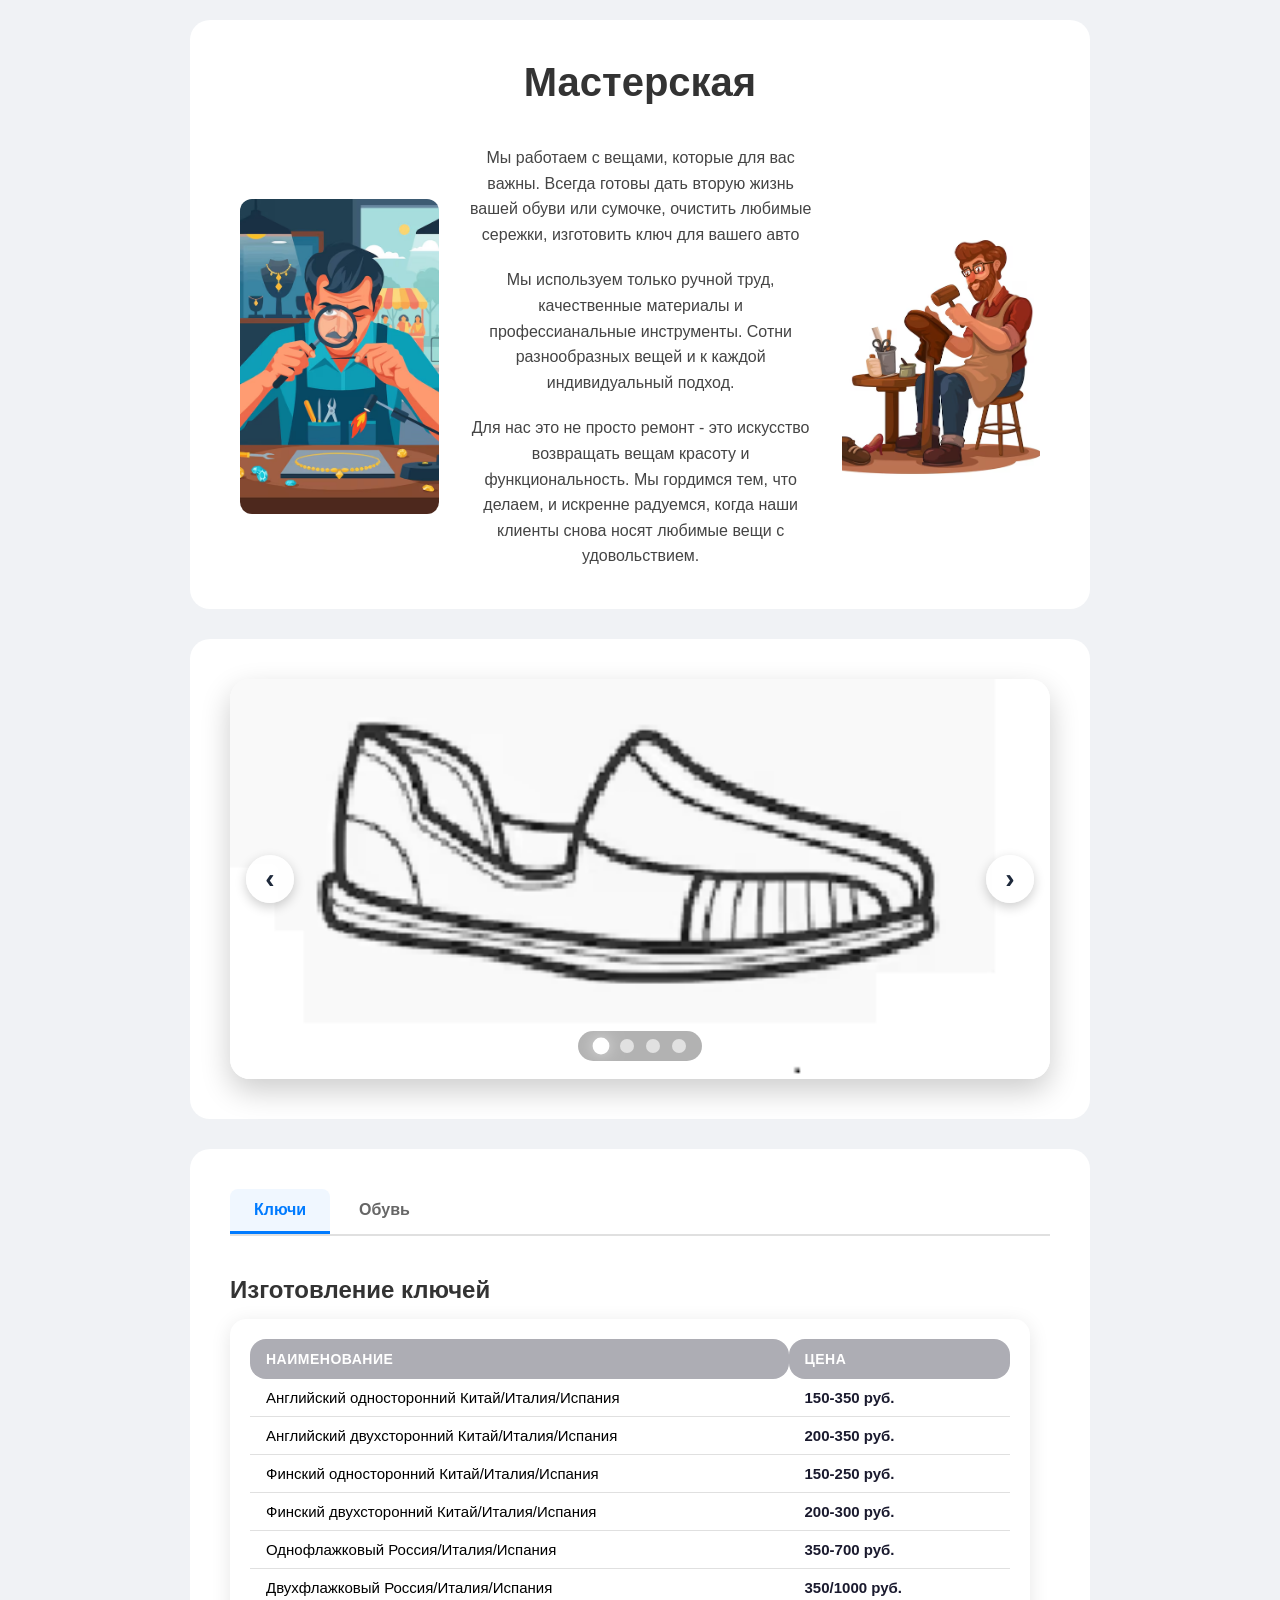
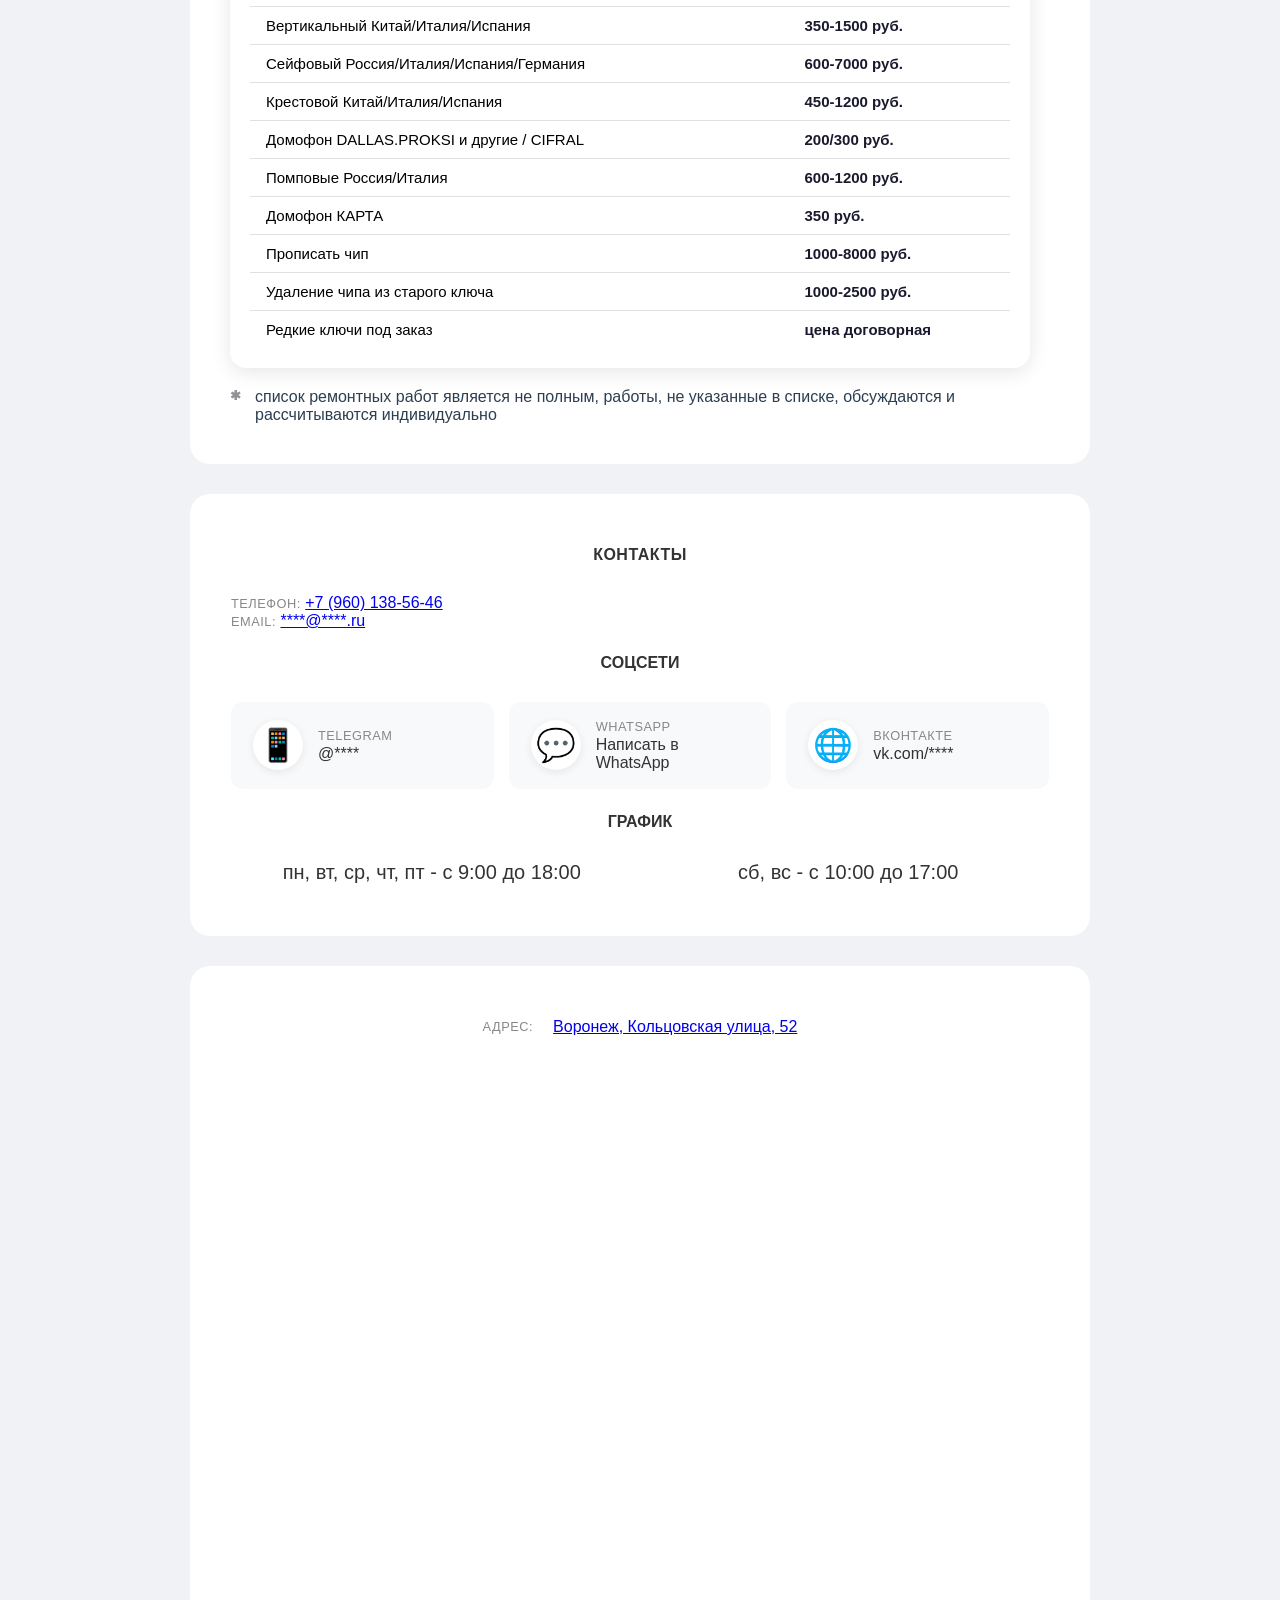
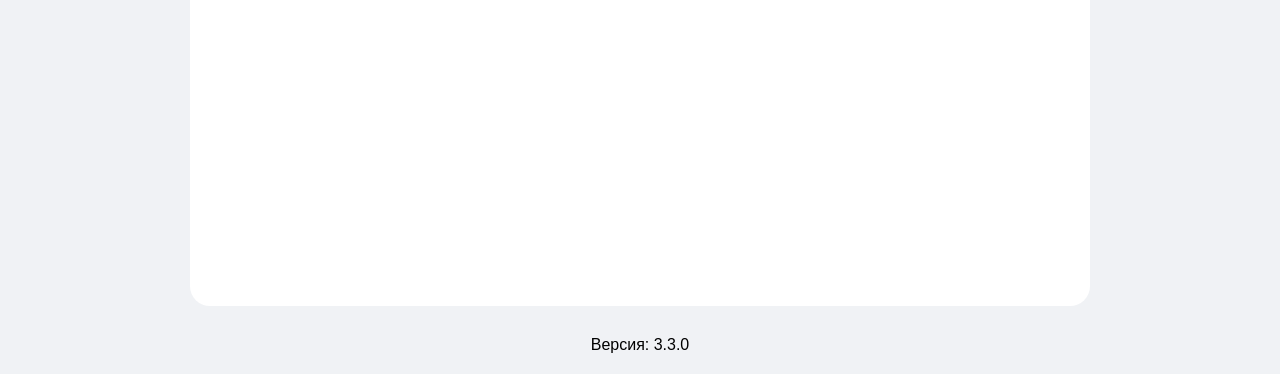
==== index.html @ 5adc1c22 "часы заголовок поменял" ====
<!DOCTYPE html>
<html lang="ru">
<head>
    <meta charset="UTF-8">
    <meta name="viewport" content="width=device-width, initial-scale=1.0">
    <title>Мастерская </title>
    <link rel="stylesheet" href="style/style.css">
</head>
<body>
    <!-- ===== HEADER ===== -->
    <header class="card vertical-stack">
        <div class="center-items">
            <h1>Мастерская</h1>
        </div>

        <div class="responsive-stack center-items">
            <div class="center-items">
                <img src="static/img/header/jawel-man.jpg" alt="мастер ювелир">
            </div>
            <div class="vertical-stack header-description">
                <p>Мы работаем с вещами, которые для вас важны. Всегда готовы дать вторую жизнь вашей обуви или сумочке, очистить любимые сережки, изготовить ключ для вашего авто</p>
                <p>Мы используем только ручной труд, качественные материалы и профессианальные инструменты. Сотни разнообразных вещей и к каждой индивидуальный подход.</p>
                <p>Для нас это не просто ремонт - это искусство возвращать вещам красоту и функциональность. Мы гордимся тем, что делаем, и искренне радуемся, когда наши клиенты снова носят любимые вещи с удовольствием.</p>
            </div>
            <div class="center-items">
                <img src="static/img/header/shoe-man.jpg" alt="мастер сапожник">
            </div>
        </div>
    </header>

    <!-- ===== СЛАЙДЕР ===== -->
    <section>
        <div class="card">
            <div class="slider-container">
                <div class="slider-wrapper" id="sliderWrapper"></div>
                <button class="arrow arrow-left" id="prevBtn">‹</button>
                <button class="arrow arrow-right" id="nextBtn">›</button>
                <div class="dots-container" id="dotsContainer"></div>
            </div>
        </div>
    </section>

    <!-- ===== ВКЛАДКИ ===== -->
    <section>
        <div class="card">
            <div class="tabs">
                <div class="tab-header">
                    <button class="tab-btn active" data-tab="watches">Ключи</button>
                    <button class="tab-btn" data-tab="shoes">Обувь</button>
                    <!--
                    <button class="tab-btn" data-tab="jewelry">Ювелирка</button>
                    <button class="tab-btn" data-tab="other">Другое</button>
                    -->

                </div>
                <div class="tab-content">
                    <div class="tab-panel active" id="watches">
                        <h2>Изготовление ключей</h2>
                        <div class="table-container">
                            <table>
                              <thead>
                                <tr>
                                  <th>Наименование</th>
                                  <th>Цена</th>
                                </tr>
                              </thead>
                              <tbody>
                                <tr><td>Английский односторонний Китай/Италия/Испания</td><td class="price">150-350 руб.</td></tr>
                                <tr><td>Английский двухсторонний Китай/Италия/Испания</td><td class="price">200-350 руб.</td></tr>
                                <tr><td>Финский односторонний Китай/Италия/Испания</td><td class="price">150-250 руб.</td></tr>
                                <tr><td>Финский двухсторонний Китай/Италия/Испания</td><td class="price">200-300 руб.</td></tr>
                                <tr><td>Однофлажковый Россия/Италия/Испания</td><td class="price">350-700 руб.</td></tr>
                                <tr><td>Двухфлажковый Россия/Италия/Испания</td><td class="price">350/1000 руб.</td></tr>
                                <tr><td>Вертикальный Китай/Италия/Испания</td><td class="price">350-1500 руб.</td></tr>
                                <tr><td>Сейфовый Россия/Италия/Испания/Германия</td><td class="price">600-7000 руб.</td></tr>
                                <tr><td>Крестовой Китай/Италия/Испания</td><td class="price">450-1200 руб.</td></tr>
                                <tr><td>Домофон DALLAS.PROKSI и другие / CIFRAL</td><td class="price">200/300 руб.</td></tr>
                                <tr><td>Помповые Россия/Италия</td><td class="price">600-1200 руб.</td></tr>
                                <tr><td>Домофон КАРТА</td><td class="price">350 руб.</td></tr>
                                <!--
                                    <tr><td>Автомобильный с местом под чип</td><td class="price">1500-3000 руб.</td></tr>
                                    <tr><td>Автомобильный выкидной</td><td class="price">2500-3500 руб.</td></tr>
                                    <tr><td>Автомобильный LADA Китай/Италия/Испания</td><td class="price">350-500 руб.</td></tr>
                                    <tr><td>Автомобильный иномарка Китай/Италия/Испания</td><td class="price">700-1200 руб.</td></tr>
                                    <tr><td>Автомобильный иномарка (спецключ)</td><td class="price">1200-1800 руб.</td></tr>
                                -->
                                <tr><td>Прописать чип</td><td class="price">1000-8000 руб.</td></tr>
                                <tr><td>Удаление чипа из старого ключа</td><td class="price">1000-2500 руб.</td></tr>
                                <tr><td>Редкие ключи под заказ</td><td class="price ">цена договорная</td></tr>
                              </tbody>
                            </table>
                        </div>
                    </div>
                    <div class="tab-panel" id="shoes">
                        <h2>Обувь</h2>
                        <div class="table-container">
                            <table>
                              <thead>
                                <tr>
                                  <th>Наименование</th>
                                  <th>Кол-во</th>
                                  <th>Цена</th>
                                </tr>
                              </thead>
                              <tbody>
                                <tr><td>Набойки полиуретановые</td><td>1 пара</td><td>700-2000</td></tr>
                                <tr><td>Набойки металлические</td><td>1 пара</td><td>800</td></tr>
                                <tr><td>Супинатор</td><td>1 шт</td><td>1000-1500</td></tr>
                                <tr><td>Укрепление каблука</td><td>1 шт</td><td>600-1000</td></tr>
                                <tr><td>Косячки полиуретановые</td><td>1 пара</td><td>600-1000</td></tr>
                                <tr><td>Профилактика мужская полиуретановая</td><td>1 пара</td><td>2000-2500</td></tr>
                                <tr><td>Профилактика женская полиуретановая</td><td>1 пара</td><td>2000-2500</td></tr>
                                <tr><td>Установка молнии в обувь</td><td>1 шт</td><td>700-1500</td></tr>
                                <tr><td>Установка молнии в сумку</td><td>1 шт</td><td>1000-2000</td></tr>
                                <tr><td>Латка</td><td>1 шт</td><td>800-1500</td></tr>
                                <tr><td>Установка резинок разных типов</td><td>1 шт</td><td>300-500</td></tr>
                                <tr><td>Липучки</td><td>1 шт</td><td>300-500</td></tr>
                                <tr><td>Ушивка (до 5см)</td><td>1 шт</td><td>200-300</td></tr>
                                <tr><td>Прошивка / пробивка</td><td>1 пара</td><td>1000-2000 / 800</td></tr>
                                <tr><td>Бегунки (одежда/обувь/сумка)</td><td>1 шт</td><td>350-500</td></tr>
                                <tr><td>Установка пряжек (без их стоимости)</td><td>1 шт</td><td>500-800</td></tr>
                                <tr><td>Стельки (основные/полустельки/кожаные)</td><td>1 пара</td><td>300-500 / 300-500 / 500-1500</td></tr>
                                <tr><td>Замена каблуков (мужские)</td><td>1 пара</td><td>1800-2000</td></tr>
                                <tr><td>Замена каблуков (женские)</td><td>1 пара</td><td>1800-2500</td></tr>
                                <tr><td>Замена подошвы</td><td>1 пара</td><td>3000-5000</td></tr>
                                <tr><td>Покраска каблуков</td><td>1 пара</td><td>1500-2000</td></tr>
                                <tr><td>Растяжка сапог</td><td>1 пара</td><td>1200</td></tr>
                                <tr><td>Ушивка сапог</td><td>1 пара</td><td>2500-3500</td></tr>
                                <tr><td>Установка жестких задников</td><td>1 пара</td><td>3000</td></tr>
                                <tr><td>Установка мягких задников</td><td>1 пара</td><td>1500-3000</td></tr>
                                <tr><td>Забивка каблуков</td><td>1 пара</td><td>800-1500</td></tr>
                                <tr><td>Обрезка голенищ у сапог</td><td>1 пара</td><td>2000-3500</td></tr>
                                <tr><td>Врезка молний в сапоги</td><td>1 пара</td><td>3000-4000</td></tr>
                              </tbody>
                            </table>
                        </div>
                    </div>
                    <!--
                    <div class="tab-panel" id="jewelry">
                        <h2>Ювелирка</h2>
                        <div class="tabs sub-tabs">
                            <div class="tab-header">
                                <button class="tab-btn active" data-tab="repair">Ремонт</button>
                                <button class="tab-btn" data-tab="manufacturing">Обслуживание</button>
                            </div>
                            <div class="tab-content">
                                <div class="tab-panel active" id="repair">
                                    <h3>Ремонт</h3>
                                    <div class="table-container">

                                    <table>
                                        <thead>
                                            <tr>
                                                <th>Наименование</th>
                                                <th>Цена</th>
                                            </tr>
                                        </thead>
                                        <tbody>
                                            <tr><td>Изменение размера колец (золото)</td><td>договорная</td></tr>
                                            <tr><td>Изменение размера колец (серебро)</td><td>договорная</td></tr>
                                            <tr><td>Укорачивание цепочек (золото)</td><td>договорная</td></tr>
                                            <tr><td>Укорачивание цепочек (серебро)</td><td>договорная</td></tr>
                                            <tr><td>Пайка (золото)</td><td>договорная</td></tr>
                                            <tr><td>Пайка (серебро)</td><td>договорная</td></tr>
                                        </tbody>
                                    </table>
                                </div>
                            </div>
                            <div class="tab-panel" id="manufacturing">
                                    <h3>
                                        Обслуживание
                                    </h3>
                                    <div class="table-container">

                                        <table>
                                            <thead>
                                            <tr>
                                                <th>Наименование</th>
                                                <th>Цена</th>
                                            </tr>
                                            </thead>
                                            <tbody>
                                                <tr><td>Замена камней</td><td>договорная</td></tr>
                                                <tr><td>Чистка</td><td>договорная</td></tr>
                                                <tr><td>Полировка</td><td>договорная</td></tr>
                                            </tbody>
                                        </table>
                                    </div>
                                </div>
                            </div>
                        </div>
                    </div>
                    <div class="tab-panel" id="other">
                        <h2>Другое</h2>
                        <div class="table-container">
                            <table>
                            <thead>
                                <tr>
                                <th>Наименование</th>
                                <th>Цена</th>
                                </tr>
                            </thead>
                            <tbody>
                                <tr><td>****</td><td>****</td></tr>

                            </tbody>
                            </table>
                        </div>
                    </div>
                        -->

                </div>
            </div>
            <ul>
                <li class="footnote-star footnote-text"> список ремонтных работ является не полным, работы, не указанные в списке, обсуждаются и рассчитываются индивидуально </li>
            </ul>
        </div>
    </section>
    <!-- ===== КОНТАКТЫ ===== -->
    <section>
        <div class="card">
            <div class="contacts">
                <div class="contacts-list">  
                    <div>
                        <h2 class="contact-label">Контакты</h2>
                    </div>
                    <div>
                        <span class="contact-label">Телефон:</span>
                        <a href="tel:+79601385646" class="contact-link">+7 (960) 138-56-46</a>
                    </div>
                    <div>
                        <span class="contact-label">Email:</span>
                        <a href="mailto:****@****.ru" class="contact-link">****@****.ru</a>
                    </div>
                </div>
            </div>

            <div class="contacts">
                <h2>СОЦСЕТИ</h2>
                <div class="contacts-grid">
                    <!-- Telegram -->
                    <a href="https://t.me/****" target="_blank" class="contact-item">
                        <div class="contact-icon">📱</div>
                        <div class="contact-info">
                            <span class="contact-label">Telegram</span>
                            <span class="contact-value">@****</span>
                        </div>
                    </a>
                    
                    <!-- WhatsApp -->
                    <a href="https://wa.me/****" target="_blank" class="contact-item">
                        <div class="contact-icon">💬</div>
                        <div class="contact-info">
                            <span class="contact-label">WhatsApp</span>
                            <span class="contact-value">Написать в WhatsApp</span>
                        </div>
                    </a>
                    
                    <!-- VK -->
                    <a href="https://vk.com/****" target="_blank" class="contact-item">
                        <div class="contact-icon">🌐</div>
                        <div class="contact-info">
                            <span class="contact-label">ВКонтакте</span>
                            <span class="contact-value">vk.com/****</span>
                        </div>
                    </a>
                </div>
            </div>
            <div class="contacts">
                <h2>ГРАФИК</h2>
                <div class="contacts-grid">
                    <span class="contact-value graphick-text">пн, вт, ср, чт, пт - с 9:00 до 18:00</span>
                    <span class="contact-value graphick-text">сб, вс - с 10:00 до 17:00</span>

                </div>

            </div>

        </div>
    </section>
    <!-- ===== КАРТА ===== -->
    <section >
        <div class="card">
            <div class="address-info address">

                <span class="address-label">Адрес:</span>
                <a href="https://yandex.ru/maps/-/CTWTFVM6" class="address-link">Воронеж, Кольцовская улица, 52</a>

            </div>
            <div class="map-wrapper">
                <iframe src="https://yandex.ru/map-widget/v1/?ll=39.191086%2C51.667693&mode=poi&poi%5Bpoint%5D=39.191082%2C51.667895&poi%5Buri%5D=ymapsbm1%3A%2F%2Forg%3Foid%3D88310254451&z=19.6" allowfullscreen="true"></iframe>
            </div>
        </div>
    </section>

    <script src="js/script.js"></script>

    <footer>
        <a href="about.html" id="version-link" style="text-decoration: none; color: inherit; cursor: default;">
            <span id="version">Версия: ...</span>
        </a>
    </footer>
    
    <script src="js/version.js"></script>
    <script>
        const versionSpan = document.getElementById('version');
        const versionLink = document.getElementById('version-link');
        versionSpan.textContent = 'Версия: ' + SITE_VERSION;
        

    </script>
</body>
</html>
---- style/style.css ----
* {
    box-sizing: border-box;
    margin: 0;
    padding: 0;
}

/* ===== ОБЩИЕ СТИЛИ ===== */
body {
    width: 100%;
    display: flex;
    flex-direction: column;
    align-items: center;
    margin: 0 auto;
    max-width: 1400px;
    min-height: 100vh;
    background: #f0f2f5;
    font-family: 'Segoe UI', Tahoma, Geneva, Verdana, sans-serif;
    padding: 20px;
    gap: 30px;
}

/* ===== ОБЩИЙ БЛОК (без тени) ===== */
.card {
    width: 100%;
    max-width: 900px;
    background: #ffffff;
    border-radius: 20px;
    padding: 30px;
    box-sizing: border-box;
}

/* ===== HEADER ===== */


header.card {
    padding: 30px;
}

header img {
    width: 100%;
    max-width: 100%;
    height: auto;
    flex-shrink: 1;
    border-radius: 12px;
}

header h1 {
    font-size: 2.5rem;
    color: #333;
    margin-bottom: 20px;
}

/* ===== СЕКЦИИ ===== */
section {
    width: 100%;
    display: flex;
    justify-content: center;
    box-sizing: border-box;
}

section .card {
    max-width: 900px;
}

/* ===== СЛАЙДЕР (ТОЛЬКО ЗДЕСЬ ТЕНЬ!) ===== */
.slider-container {
    position: relative;
    width: 100%;
    border-radius: 20px;
    overflow: hidden;
    background: #fff;
    min-height: 400px;
    /* 👇 ТОЛЬКО ЗДЕСЬ ТЕНЬ */
    box-shadow: 0 12px 30px rgba(0, 0, 0, 0.2);
}

.slider-wrapper {
    display: flex;
    transition: transform 0.5s cubic-bezier(0.25, 0.46, 0.45, 0.94);
    will-change: transform;
}

.slide {
    min-width: 100%;
    height: 400px;
    display: flex;
    justify-content: center;
    align-items: center;
    background: #eaeef3;
}

.slide img {
    width: 100%;
    height: 100%;
    object-fit: cover;
    display: block;
}

.slide .error-text {
    font-size: 1.2rem;
    color: #e74c3c;
    text-align: center;
    padding: 20px;
}

/* ===== СТРЕЛКИ СЛАЙДЕРА ===== */
.arrow {
    position: absolute;
    top: 50%;
    transform: translateY(-50%);
    width: 48px;
    height: 48px;
    background: rgba(255, 255, 255, 0.85);
    border: none;
    border-radius: 50%;
    font-size: 28px;
    font-weight: bold;
    color: #1e293b;
    cursor: pointer;
    box-shadow: 0 4px 12px rgba(0, 0, 0, 0.2);
    transition: all 0.2s ease;
    display: flex;
    justify-content: center;
    align-items: center;
    z-index: 10;
    backdrop-filter: blur(2px);
    user-select: none;
}

.arrow:hover {
    background: white;
    transform: translateY(-50%) scale(1.08);
    box-shadow: 0 6px 16px rgba(0, 0, 0, 0.3);
}

.arrow:active {
    transform: translateY(-50%) scale(0.95);
}

.arrow-left {
    left: 16px;
}
.arrow-right {
    right: 16px;
}

/* ===== ТОЧКИ СЛАЙДЕРА ===== */
.dots-container {
    position: absolute;
    bottom: 18px;
    left: 50%;
    transform: translateX(-50%);
    display: flex;
    gap: 12px;
    z-index: 10;
    background: rgba(0, 0, 0, 0.3);
    padding: 8px 16px;
    border-radius: 30px;
    backdrop-filter: blur(4px);
}

.dot {
    width: 14px;
    height: 14px;
    border-radius: 50%;
    background: rgba(255, 255, 255, 0.6);
    border: none;
    cursor: pointer;
    transition: background 0.3s, transform 0.2s;
    padding: 0;
}

.dot.active {
    background: #ffffff;
    transform: scale(1.2);
    box-shadow: 0 0 12px rgba(255, 255, 255, 0.6);
}

.dot:hover {
    background: rgba(255, 255, 255, 0.9);
}

/* ===== ВСПОМОГАТЕЛЬНЫЕ КЛАССЫ ===== */
.responsive-stack {
    display: flex;
    flex-direction: column;
    gap: 20px;
}

.center-items {
    display: flex;
    justify-content: center;
    align-items: center;
}

.vertical-stack {
    display: flex;
    flex-direction: column;
    gap: 20px;
}

.header-description {
    width: 100%;
    max-width: 80%;
    height: auto;
    flex-shrink: 1;
    font-size: 1rem;
    line-height: 1.6;
    color: #444;
    text-align: center;
}

/* ===== ВКЛАДКИ ===== */
.tabs {
    width: 100%;
}

.tab-header {
    display: flex;
    gap: 5px;
    border-bottom: 2px solid #e0e0e0;
    margin-bottom: 20px;
    flex-wrap: wrap;
}

.tab-btn {
    padding: 12px 24px;
    background: none;
    border: none;
    border-bottom: 3px solid transparent;
    cursor: pointer;
    font-size: 16px;
    font-weight: 600;
    color: #666;
    transition: all 0.3s ease;
    border-radius: 8px 8px 0 0;
}

.tab-btn:hover {
    color: #333;
    background: #f5f5f5;
}

.tab-btn.active {
    color: #007bff;
    border-bottom-color: #007bff;
    background: #f0f7ff;
}

.tab-panel {
    display: none;
    padding: 20px 0;
    animation: fadeIn 0.3s ease;
}

.tab-panel.active {
    display: block;
}

.tab-panel h2 {
    color: #333;
    margin-bottom: 15px;
}

.tab-panel h3 {
    color: #555;
    margin-bottom: 10px;
}

.tab-panel p {
    color: #666;
    line-height: 1.6;
    margin-bottom: 10px;
}

.tab-panel ul {
    list-style: none;
    padding: 0;
}

.tab-panel ul li {
    padding: 8px 0;
    padding-left: 25px;
    border-bottom: 1px solid #f0f0f0;
    color: #555;
    position: relative;
}

.tab-panel ul li::before {
    content: "•";
    color: #007bff;
    font-weight: bold;
    position: absolute;
    left: 0;
}

/* Вложенные вкладки */
.sub-tabs .tab-header {
    border-bottom-color: #d0d0d0;
    margin-bottom: 10px;
}

.sub-tabs .tab-btn {
    font-size: 14px;
    padding: 8px 18px;
    font-weight: 500;
}

.sub-tabs .tab-btn.active {
    color: #28a745;
    border-bottom-color: #28a745;
    background: #f0fff4;
}

.sub-tabs .tab-panel {
    padding: 10px 0;
}

/* ===== сноски ===== */
.footnote-text {
    color: #2c3e50;
    font-size: 16px;
}
.footnote-star {
    list-style: none;
    position: relative;
    padding-left: 25px;
}

.footnote-star::before {
    content: "✱";
    position: absolute;
    left: 0;
    color: #919296;
    font-size: 0.8em;
    font-weight: bold;
}

/* ===== КАРТА ===== */
.map-wrapper {
    width: 100%;
    border-radius: 20px;
    overflow: hidden;
}

.map-wrapper iframe {
    width: 100%;
    height: 400px;
    border: none;
    display: block;
}

/* ===== АНИМАЦИЯ ===== */
@keyframes fadeIn {
    from {
        opacity: 0;
        transform: translateY(10px);
    }
    to {
        opacity: 1;
        transform: translateY(0);
    }
}

/* ===== АДАПТИВ ===== */
@media (min-width: 801px) {
    .responsive-stack {
        flex-direction: row;
        gap: 30px;
    }
    .header-description {
        max-width: 60%;
    }
    header.card {
        padding: 40px 50px;
    }
    .card {
        padding: 40px;
    }
}

@media (max-width: 800px) {
    .card {
        padding: 20px;
    }
    header.card {
        padding: 20px;
    }
    .header-description {
        max-width: 100%;
    }
    header h1 {
        font-size: 2rem;
    }
}

@media (max-width: 600px) {
    .slider-container {
        border-radius: 16px;
        min-height: 260px;
    }
    .slide {
        height: 260px;
    }
    .arrow {
        width: 38px;
        height: 38px;
        font-size: 20px;
    }
    .arrow-left {
        left: 8px;
    }
    .arrow-right {
        right: 8px;
    }
    .dots-container {
        gap: 8px;
        padding: 6px 12px;
        bottom: 12px;
    }
    .dot {
        width: 12px;
        height: 12px;
    }
    .card {
        padding: 15px;
        border-radius: 16px;
    }
    .tab-btn {
        padding: 10px 16px;
        font-size: 14px;
    }
    .tab-header {
        gap: 3px;
    }
    .sub-tabs .tab-btn {
        font-size: 12px;
        padding: 6px 12px;
    }
    .map-wrapper iframe {
        height: 300px;
    }
    header h1 {
        font-size: 1.5rem;
    }
}

/* ===== КАРТА ===== */
.map-wrapper {
    width: 100%;
    max-width: 800px;
    aspect-ratio: 1 / 1; /* Соотношение сторон 1:1 (квадрат) */
    border-radius: 20px;
    overflow: hidden;
    margin: 0 auto;
}

.map-wrapper iframe {
    width: 100%;
    height: 100%;
    border: none;
    display: block;
}

/* ===== КОНТАКТЫ ===== */

.contacts-grid {
    display: grid;
    grid-template-columns: repeat(auto-fit, minmax(250px, 1fr));
    gap: 15px;
}

.contact-item {
    display: flex;
    align-items: center;
    gap: 15px;
    padding: 15px 20px;
    background: #f8f9fa;
    border-radius: 12px;
    text-decoration: none;
    transition: all 0.3s ease;
    border: 2px solid transparent;
}

.contact-item:hover {
    background: #ffffff;
    border-color: #007bff;
    transform: translateY(-2px);
    box-shadow: 0 4px 15px rgba(0, 123, 255, 0.15);
}

.contact-icon {
    font-size: 2rem;
    width: 50px;
    height: 50px;
    display: flex;
    justify-content: center;
    align-items: center;
    background: white;
    border-radius: 50%;
    flex-shrink: 0;
    box-shadow: 0 2px 8px rgba(0, 0, 0, 0.08);
}

.contact-info {
    display: flex;
    flex-direction: column;
    gap: 2px;
}

.contact-label {
    font-size: 0.8rem;
    color: #888;
    text-transform: uppercase;
    letter-spacing: 0.5px;
}

.contacts h2 {
    color: #333;
    font-size: 1rem;
    text-align: center;
    margin-bottom: 30px;
}
.contacts {
    padding: 12px 1px;

}
.contact-value {
    font-size: 1rem;
    color: #333;
    font-weight: 500;
}
.graphick-text{
    text-align: center;
    font-size: 20px;

}

/* Адаптив */
@media (max-width: 600px) {
    .contacts h2 {
        font-size: 1.5rem;
        margin-bottom: 20px;
    }
    
    .contacts-grid {
        grid-template-columns: 1fr;
        gap: 10px;
    }
    
    .contact-item {
        padding: 12px 15px;
    }
    
    .contact-icon {
        font-size: 1.5rem;
        width: 40px;
        height: 40px;
    }
    
    .contact-value {
        font-size: 0.9rem;
    }
}


.address-label {
    font-size: 0.8rem;
    color: #888;
    text-transform: uppercase;
    letter-spacing: 0.5px;
}

.address h2 {
    color: #333;
    font-size: 1rem;
    text-align: center;
    margin-bottom: 30px;
}
.address {
    padding: 12px 1px 30px 1px;
    display: flex;
    justify-content: center;  /* Горизонтальное центрирование */
    align-items: center;      /* Вертикальное центрирование (опционально) */
    gap: 20px;                /* Расстояние между элементами */
    flex-wrap: wrap;          /* Перенос на новую строку, если не помещаются */
}
.address-info {
    margin: 0 auto;
}
.address-value {
    font-size: 1rem;
    color: #333;
    font-weight: 500;
}


.table-container {
    background: white;
    border-radius: 16px;
    padding: 20px;
    box-shadow: 0 4px 20px rgba(0,0,0,0.1);
    max-width: 800px;
    width: 100%;
  }
  table {
    width: 100%;
    border-collapse: collapse;
  }
  th {
    background: #adadb4;
    color: white;
    padding: 12px 16px;
    text-align: left;
    font-size: 14px;
    text-transform: uppercase;
    letter-spacing: 0.5px;
    border-radius: 16px;

  }
  td {
    padding: 10px 16px;
    border-bottom: 1px solid #e0e0e0;
    font-size: 15px;
  }
  tr:last-child td {
    border-bottom: none;
  }
  tr:hover td {
    background: #f9f9f9;
  }
  .price {
    white-space: nowrap;
    font-weight: 600;
    color: #1a1a2e;
  }
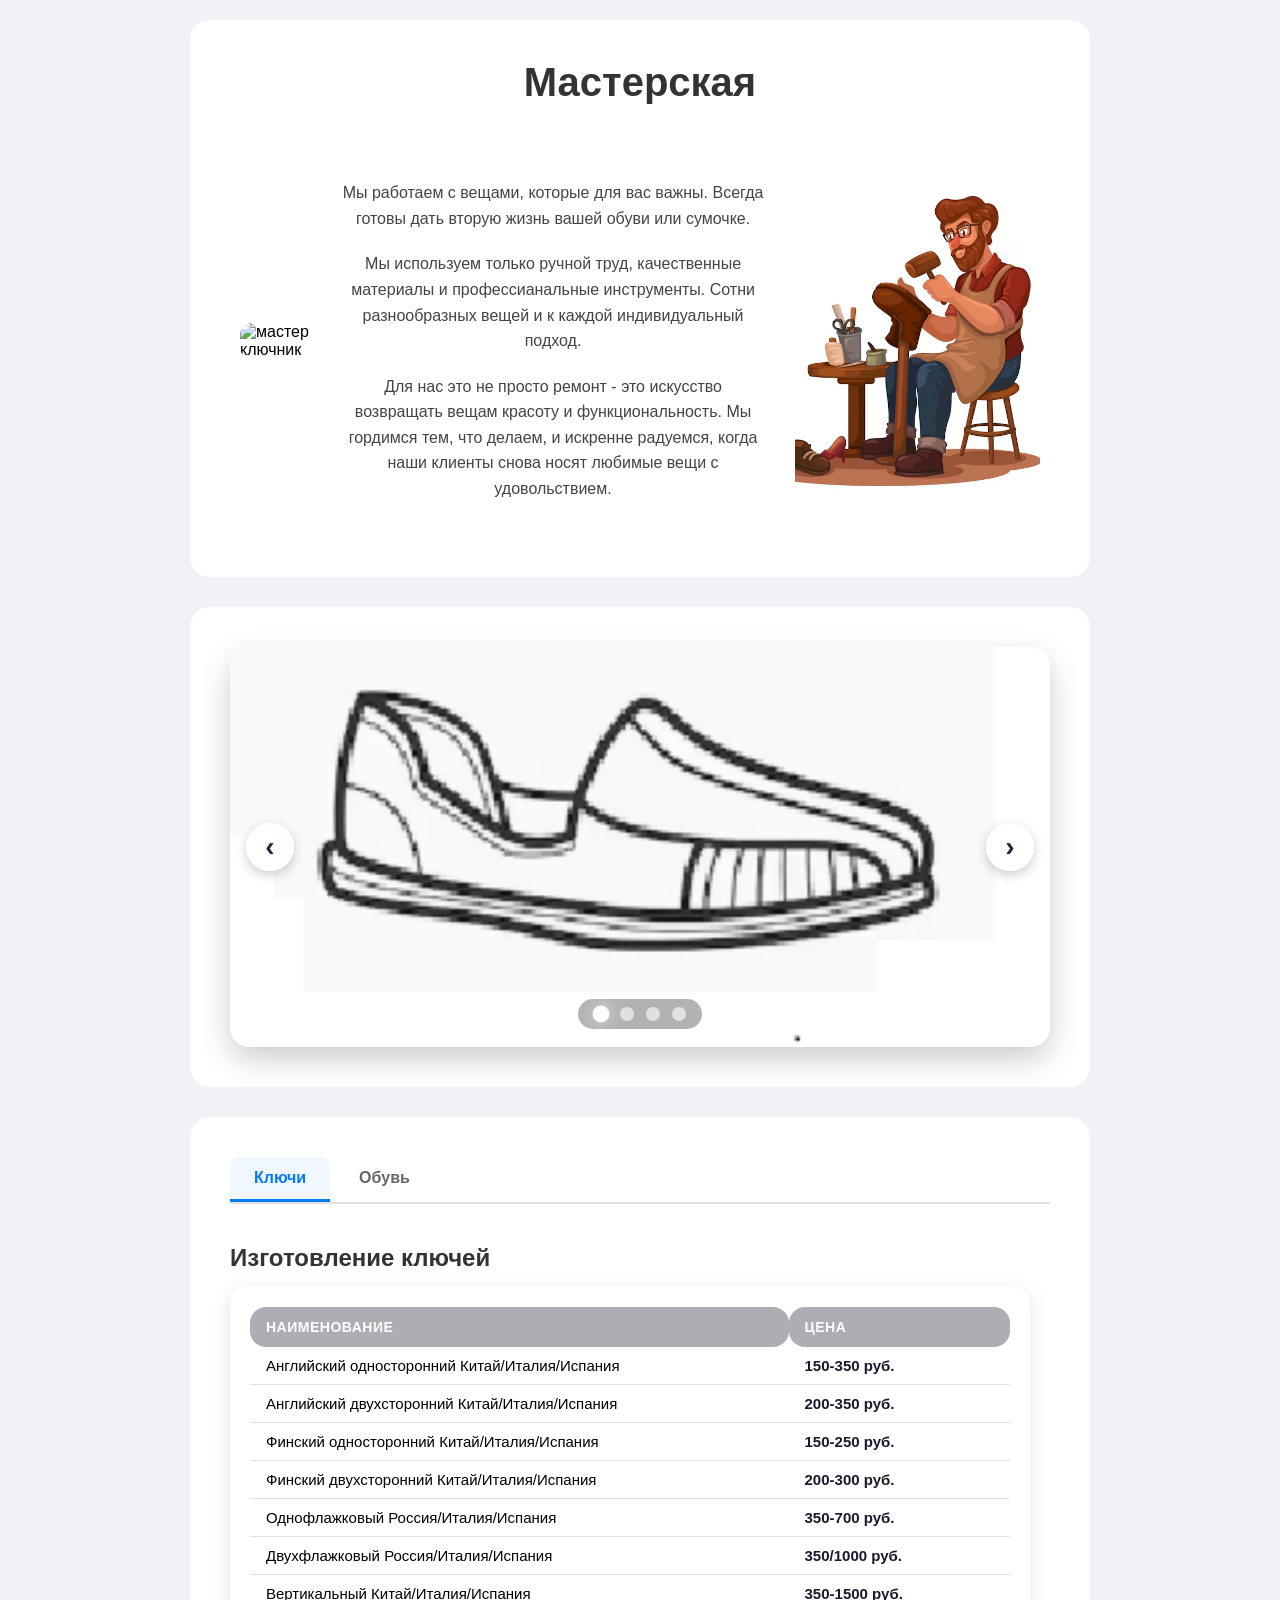
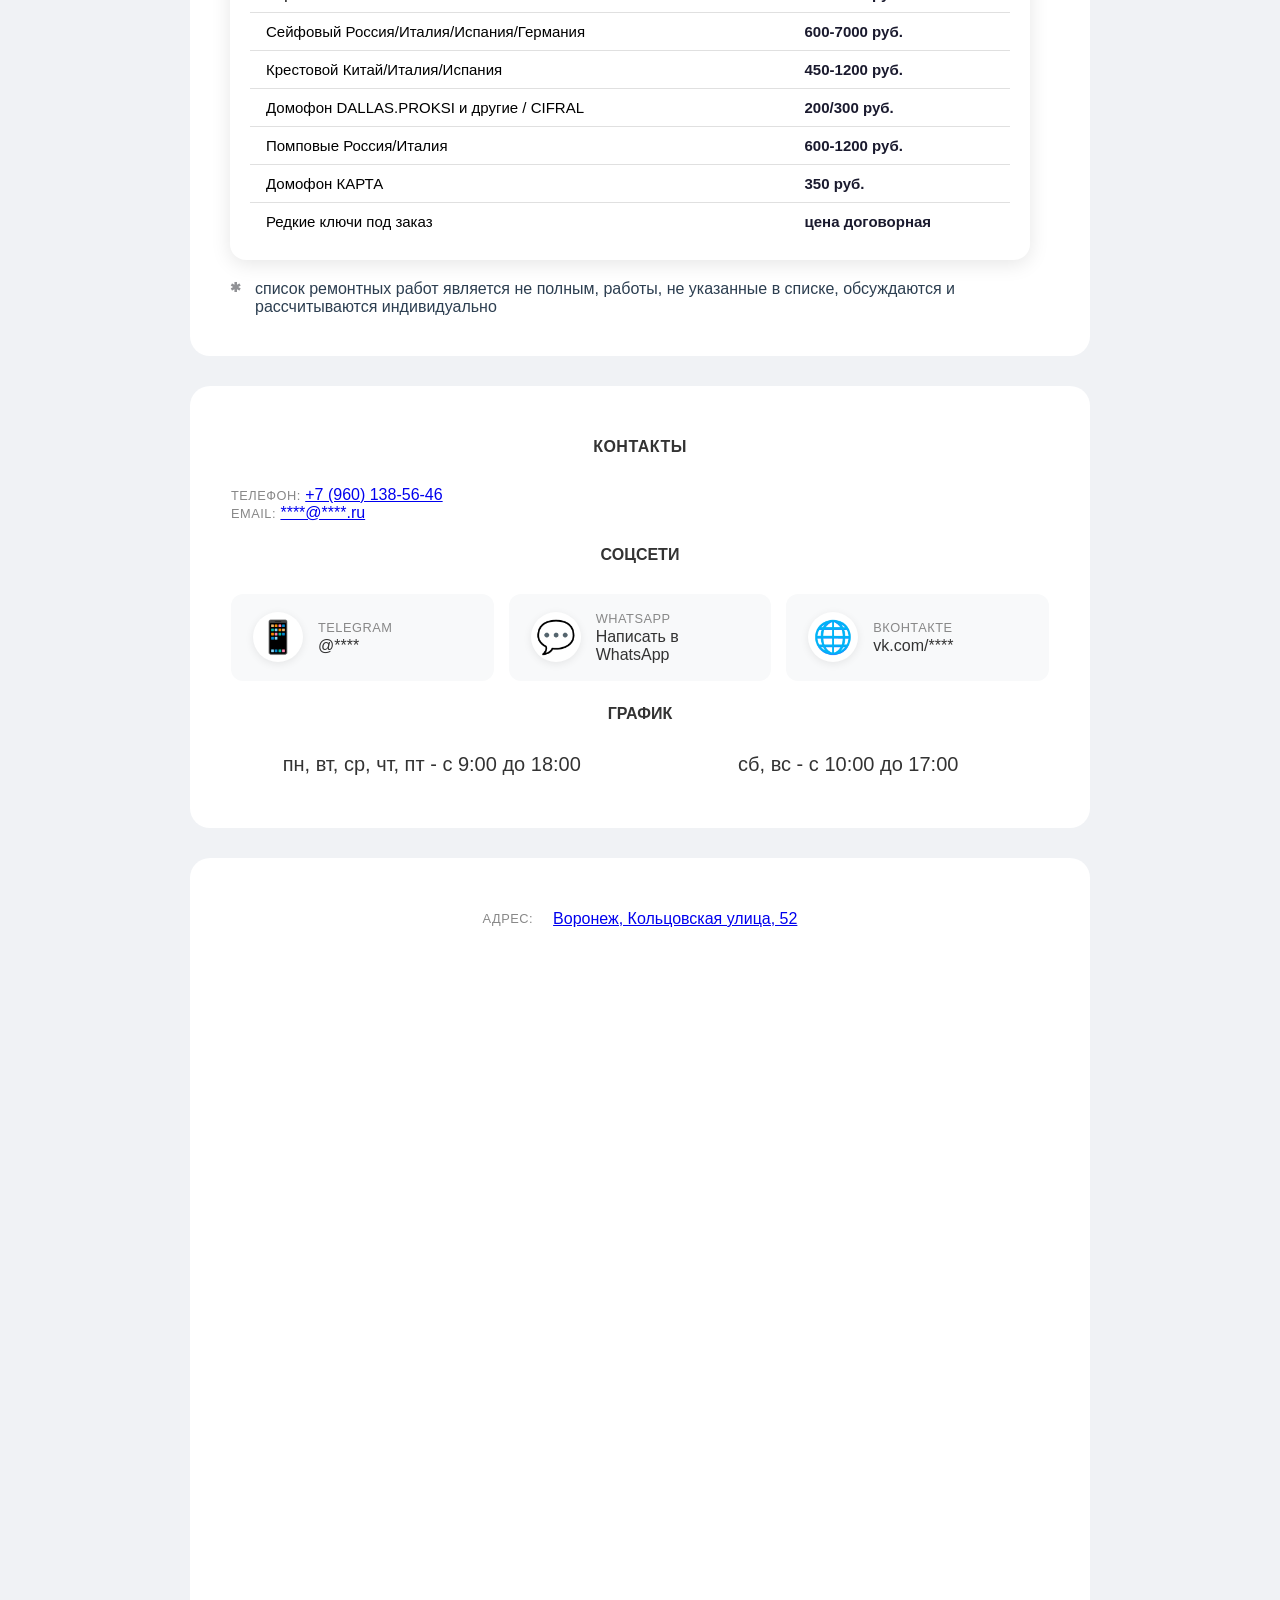
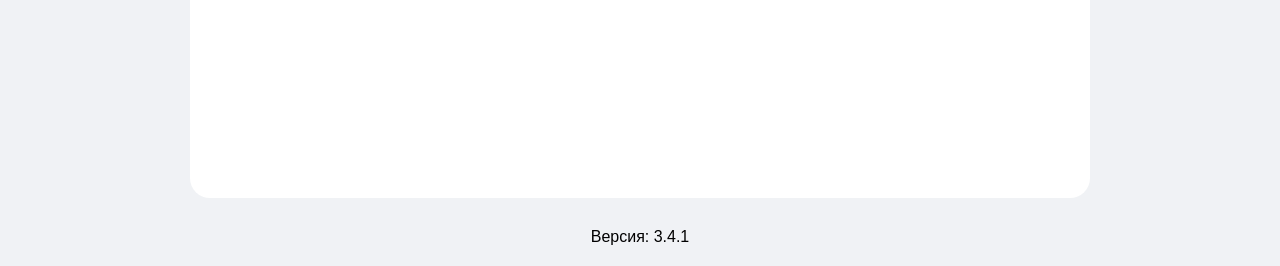
==== commit 485001ae: "добавил ключника на аву, убрал автоключи" ====
--- a/index.html
+++ b/index.html
@@ -15,10 +15,10 @@
 
         <div class="responsive-stack center-items">
             <div class="center-items">
-                <img src="static/img/header/jawel-man.jpg" alt="мастер ювелир">
+                <img src="static/img/header/key-man.jpg" alt="мастер ключник">
             </div>
             <div class="vertical-stack header-description">
-                <p>Мы работаем с вещами, которые для вас важны. Всегда готовы дать вторую жизнь вашей обуви или сумочке, очистить любимые сережки, изготовить ключ для вашего авто</p>
+                <p>Мы работаем с вещами, которые для вас важны. Всегда готовы дать вторую жизнь вашей обуви или сумочке.</p>
                 <p>Мы используем только ручной труд, качественные материалы и профессианальные инструменты. Сотни разнообразных вещей и к каждой индивидуальный подход.</p>
                 <p>Для нас это не просто ремонт - это искусство возвращать вещам красоту и функциональность. Мы гордимся тем, что делаем, и искренне радуемся, когда наши клиенты снова носят любимые вещи с удовольствием.</p>
             </div>
@@ -83,9 +83,10 @@
                                     <tr><td>Автомобильный LADA Китай/Италия/Испания</td><td class="price">350-500 руб.</td></tr>
                                     <tr><td>Автомобильный иномарка Китай/Италия/Испания</td><td class="price">700-1200 руб.</td></tr>
                                     <tr><td>Автомобильный иномарка (спецключ)</td><td class="price">1200-1800 руб.</td></tr>
-                                -->
                                 <tr><td>Прописать чип</td><td class="price">1000-8000 руб.</td></tr>
                                 <tr><td>Удаление чипа из старого ключа</td><td class="price">1000-2500 руб.</td></tr>
+                                -->
+
                                 <tr><td>Редкие ключи под заказ</td><td class="price ">цена договорная</td></tr>
                               </tbody>
                             </table>
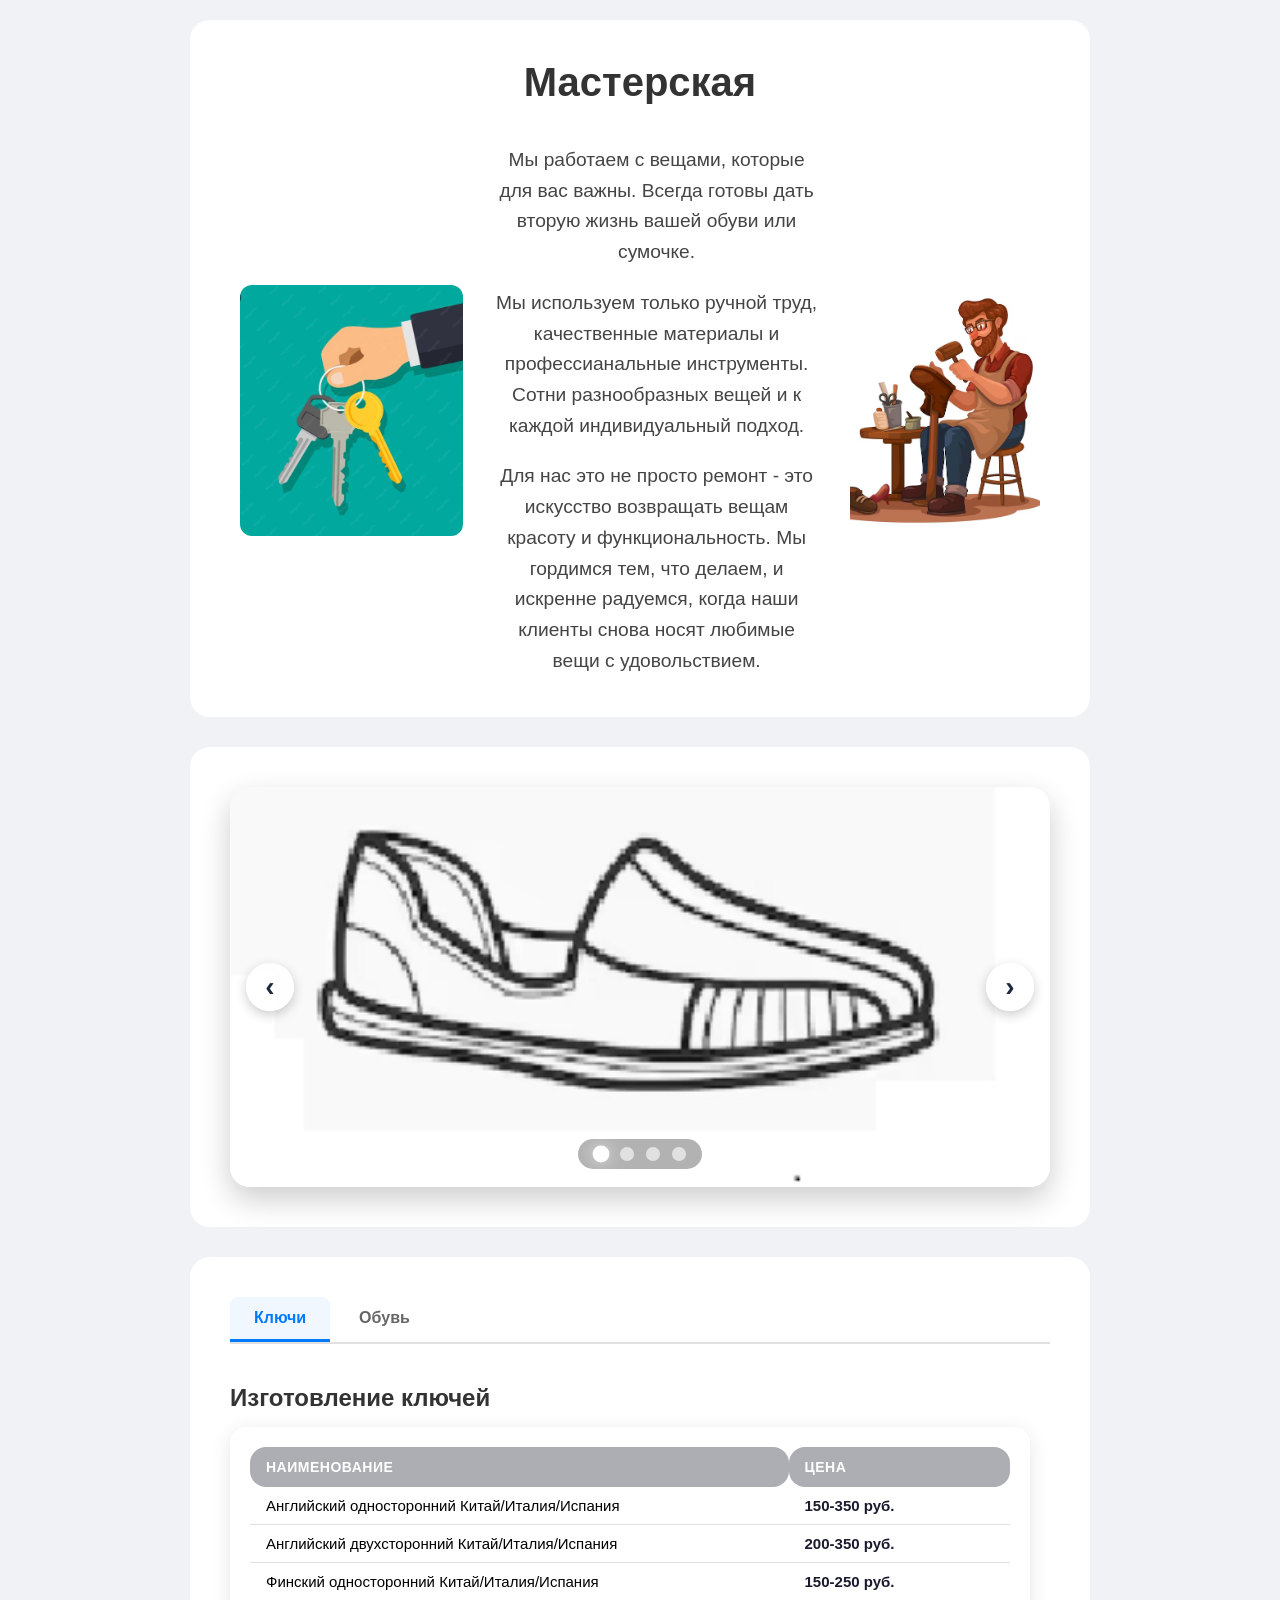
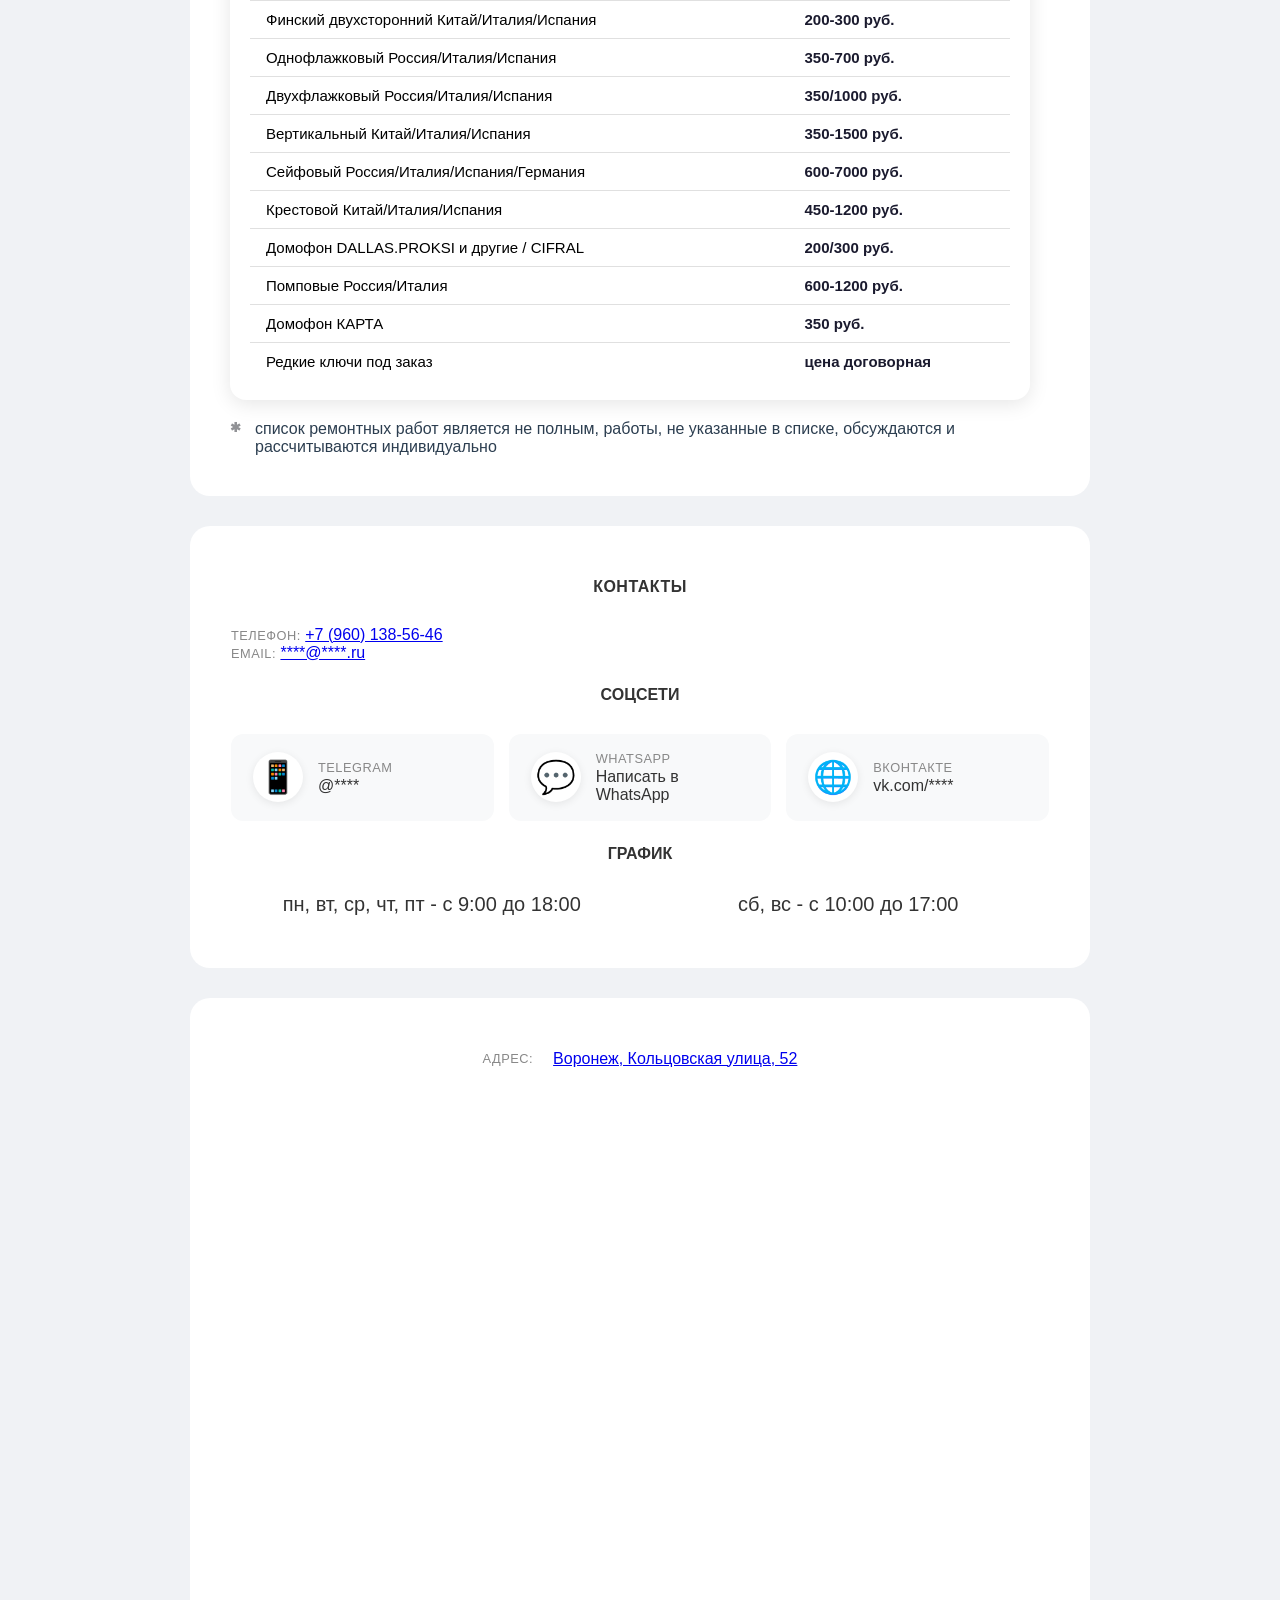
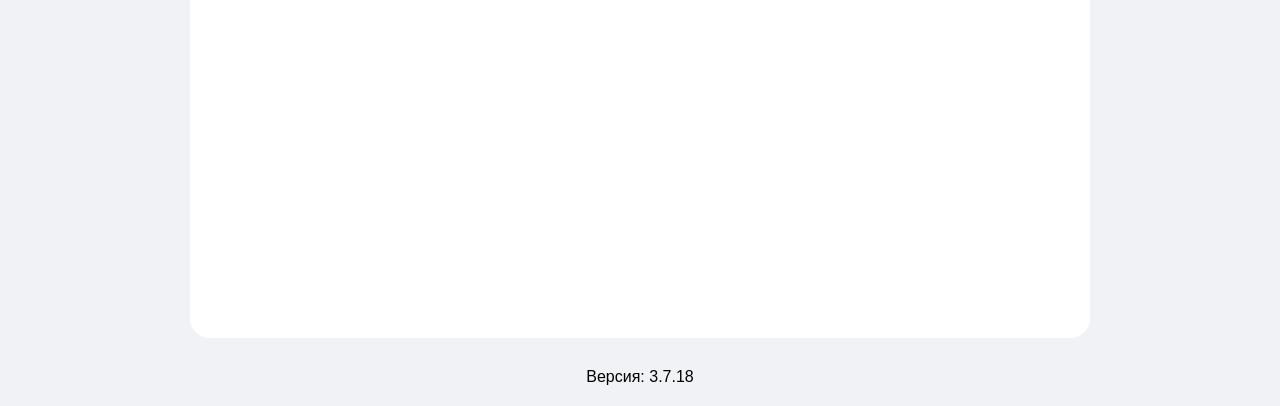
==== commit b6f8fe72: "добавил шрифтов в тест страницу" ====
--- a/index.html
+++ b/index.html
@@ -104,34 +104,34 @@
                                 </tr>
                               </thead>
                               <tbody>
-                                <tr><td>Набойки полиуретановые</td><td>1 пара</td><td>700-2000</td></tr>
-                                <tr><td>Набойки металлические</td><td>1 пара</td><td>800</td></tr>
-                                <tr><td>Супинатор</td><td>1 шт</td><td>1000-1500</td></tr>
-                                <tr><td>Укрепление каблука</td><td>1 шт</td><td>600-1000</td></tr>
-                                <tr><td>Косячки полиуретановые</td><td>1 пара</td><td>600-1000</td></tr>
-                                <tr><td>Профилактика мужская полиуретановая</td><td>1 пара</td><td>2000-2500</td></tr>
-                                <tr><td>Профилактика женская полиуретановая</td><td>1 пара</td><td>2000-2500</td></tr>
-                                <tr><td>Установка молнии в обувь</td><td>1 шт</td><td>700-1500</td></tr>
-                                <tr><td>Установка молнии в сумку</td><td>1 шт</td><td>1000-2000</td></tr>
-                                <tr><td>Латка</td><td>1 шт</td><td>800-1500</td></tr>
-                                <tr><td>Установка резинок разных типов</td><td>1 шт</td><td>300-500</td></tr>
-                                <tr><td>Липучки</td><td>1 шт</td><td>300-500</td></tr>
-                                <tr><td>Ушивка (до 5см)</td><td>1 шт</td><td>200-300</td></tr>
-                                <tr><td>Прошивка / пробивка</td><td>1 пара</td><td>1000-2000 / 800</td></tr>
-                                <tr><td>Бегунки (одежда/обувь/сумка)</td><td>1 шт</td><td>350-500</td></tr>
-                                <tr><td>Установка пряжек (без их стоимости)</td><td>1 шт</td><td>500-800</td></tr>
-                                <tr><td>Стельки (основные/полустельки/кожаные)</td><td>1 пара</td><td>300-500 / 300-500 / 500-1500</td></tr>
-                                <tr><td>Замена каблуков (мужские)</td><td>1 пара</td><td>1800-2000</td></tr>
-                                <tr><td>Замена каблуков (женские)</td><td>1 пара</td><td>1800-2500</td></tr>
-                                <tr><td>Замена подошвы</td><td>1 пара</td><td>3000-5000</td></tr>
-                                <tr><td>Покраска каблуков</td><td>1 пара</td><td>1500-2000</td></tr>
-                                <tr><td>Растяжка сапог</td><td>1 пара</td><td>1200</td></tr>
-                                <tr><td>Ушивка сапог</td><td>1 пара</td><td>2500-3500</td></tr>
-                                <tr><td>Установка жестких задников</td><td>1 пара</td><td>3000</td></tr>
-                                <tr><td>Установка мягких задников</td><td>1 пара</td><td>1500-3000</td></tr>
-                                <tr><td>Забивка каблуков</td><td>1 пара</td><td>800-1500</td></tr>
-                                <tr><td>Обрезка голенищ у сапог</td><td>1 пара</td><td>2000-3500</td></tr>
-                                <tr><td>Врезка молний в сапоги</td><td>1 пара</td><td>3000-4000</td></tr>
+                                <tr><td>Набойки полиуретановые</td><td>1 пара</td><td class="price">700-2000 руб.</td></tr>
+                                <tr><td>Набойки металлические</td><td>1 пара</td><td class="price">800 руб.</td></tr>
+                                <tr><td>Супинатор</td><td>1 шт</td><td class="price">1000-1500 руб.</td></tr>
+                                <tr><td>Укрепление каблука</td><td>1 шт</td><td class="price">600-1000 руб.</td></tr>
+                                <tr><td>Косячки полиуретановые</td><td>1 пара</td><td class="price">600-1000 руб.</td></tr>
+                                <tr><td>Профилактика мужская полиуретановая</td><td class="price">1 пара</td><td class="price">2000-2500 руб.</td></tr>
+                                <tr><td>Профилактика женская полиуретановая</td><td class="price">1 пара</td><td class="price">2000-2500 руб.</td></tr>
+                                <tr><td>Установка молнии в обувь</td><td>1 шт</td><td class="price">700-1500 руб.</td></tr>
+                                <tr><td>Установка молнии в сумку</td><td>1 шт</td><td class="price">1000-2000 руб.</td></tr>
+                                <tr><td>Латка</td><td>1 шт</td><td class="price">800-1500 руб.</td></tr>
+                                <tr><td>Установка резинок разных типов</td><td>1 шт</td><td class="price">300-500 руб.</td></tr>
+                                <tr><td>Липучки</td><td>1 шт</td><td class="price">300-500 руб.</td></tr>
+                                <tr><td>Ушивка (до 5см)</td><td>1 шт</td><td class="price">200-300 руб.</td></tr>
+                                <tr><td>Прошивка / пробивка</td><td>1 пара</td><td class="price">1000-2000 руб. / 800 руб.</td></tr>
+                                <tr><td>Бегунки (одежда/обувь/сумка)</td><td>1 шт</td><td class="price">350-500 руб.</td></tr>
+                                <tr><td>Установка пряжек (без их стоимости)</td><td>1 шт</td><td class="price">500-800 руб.</td></tr>
+                                <tr><td>Стельки (основные/полустельки/кожаные)</td><td>1 пара</td><td class="price">300-500 руб. / 300-500 руб. / 500-1500 руб.</td></tr>
+                                <tr><td>Замена каблуков (мужские)</td><td>1 пара</td><td class="price">1800-2000 руб.</td></tr>
+                                <tr><td>Замена каблуков (женские)</td><td>1 пара</td><td class="price">1800-2500 руб.</td></tr>
+                                <tr><td>Замена подошвы</td><td>1 пара</td><td class="price">3000-5000 руб.</td></tr>
+                                <tr><td>Покраска каблуков</td><td>1 пара</td><td class="price">1500-2000 руб.</td></tr>
+                                <tr><td>Растяжка сапог</td><td>1 пара</td><td class="price">1200 руб.</td></tr>
+                                <tr><td>Ушивка сапог</td><td>1 пара</td><td class="price">2500-3500 руб.</td></tr>
+                                <tr><td>Установка жестких задников</td><td>1 пара</td><td class="price">3000 руб.</td></tr>
+                                <tr><td>Установка мягких задников</td><td>1 пара</td><td class="price">1500-3000 руб.</td></tr>
+                                <tr><td>Забивка каблуков</td><td>1 пара</td><td class="price">800-1500 руб.</td></tr>
+                                <tr><td>Обрезка голенищ у сапог</td><td>1 пара</td><td class="price">2000-3500 руб.</td></tr>
+                                <tr><td>Врезка молний в сапоги</td><td>1 пара</td><td class="price">3000-4000 руб.</td></tr>
                               </tbody>
                             </table>
                         </div>
--- a/style/style.css
+++ b/style/style.css
@@ -204,7 +204,7 @@
     max-width: 80%;
     height: auto;
     flex-shrink: 1;
-    font-size: 1rem;
+    font-size: 1.2rem;
     line-height: 1.6;
     color: #444;
     text-align: center;
@@ -622,6 +622,8 @@
     padding: 10px 16px;
     border-bottom: 1px solid #e0e0e0;
     font-size: 15px;
+    white-space: normal;
+
   }
   tr:last-child td {
     border-bottom: none;
@@ -630,7 +632,35 @@
     background: #f9f9f9;
   }
   .price {
-    white-space: nowrap;
     font-weight: 600;
     color: #1a1a2e;
-  }+  }
+
+  @font-face {
+    font-family: 'Font_Ankona';
+    src: url('../static/fonts/Ankona Kursive.ttf') format('truetype');
+    font-display: swap;
+}
+.font-Font_Ankona {
+    font-family: 'Font_Ankona', Arial, sans-serif;
+}
+
+   @font-face { font-family: 'Font_Boingster'; src: url('../static/fonts/Boingster-Regular.ttf') format('truetype'); font-display: swap; }
+   .font-Font_Boingster { font-family: 'Font_Boingster', Arial, sans-serif; }
+   
+   @font-face { font-family: 'Font_Broadsheet'; src: url('../static/fonts/Broadsheet.ttf') format('truetype'); font-display: swap; }
+   .font-Font_Broadsheet { font-family: 'Font_Broadsheet', Arial, sans-serif; }
+   
+   @font-face { font-family: 'Font_BulbasaurSP'; src: url('../static/fonts/BulbasaurSP.otf') format('opentype'); font-display: swap; }
+   .font-Font_BulbasaurSP { font-family: 'Font_BulbasaurSP', Arial, sans-serif; }
+   
+   @font-face { font-family: 'Font_EternaOldstyle'; src: url('../static/fonts/Eterna Oldstyle.ttf') format('truetype'); font-display: swap; }
+   .font-Font_EternaOldstyle { font-family: 'Font_EternaOldstyle', Arial, sans-serif; }
+   
+   @font-face { font-family: 'Font_IceAgeSHA'; src: url('../static/fonts/Ice_Age_SHA.otf') format('opentype'); font-display: swap; }
+   .font-Font_IceAgeSHA { font-family: 'Font_IceAgeSHA', Arial, sans-serif; }
+   
+   @font-face { font-family: 'Font_LeonovSP'; src: url('../static/fonts/LeonovSP.otf') format('opentype'); font-display: swap; }
+   .font-Font_LeonovSP { font-family: 'Font_LeonovSP', Arial, sans-serif; }
+   
+
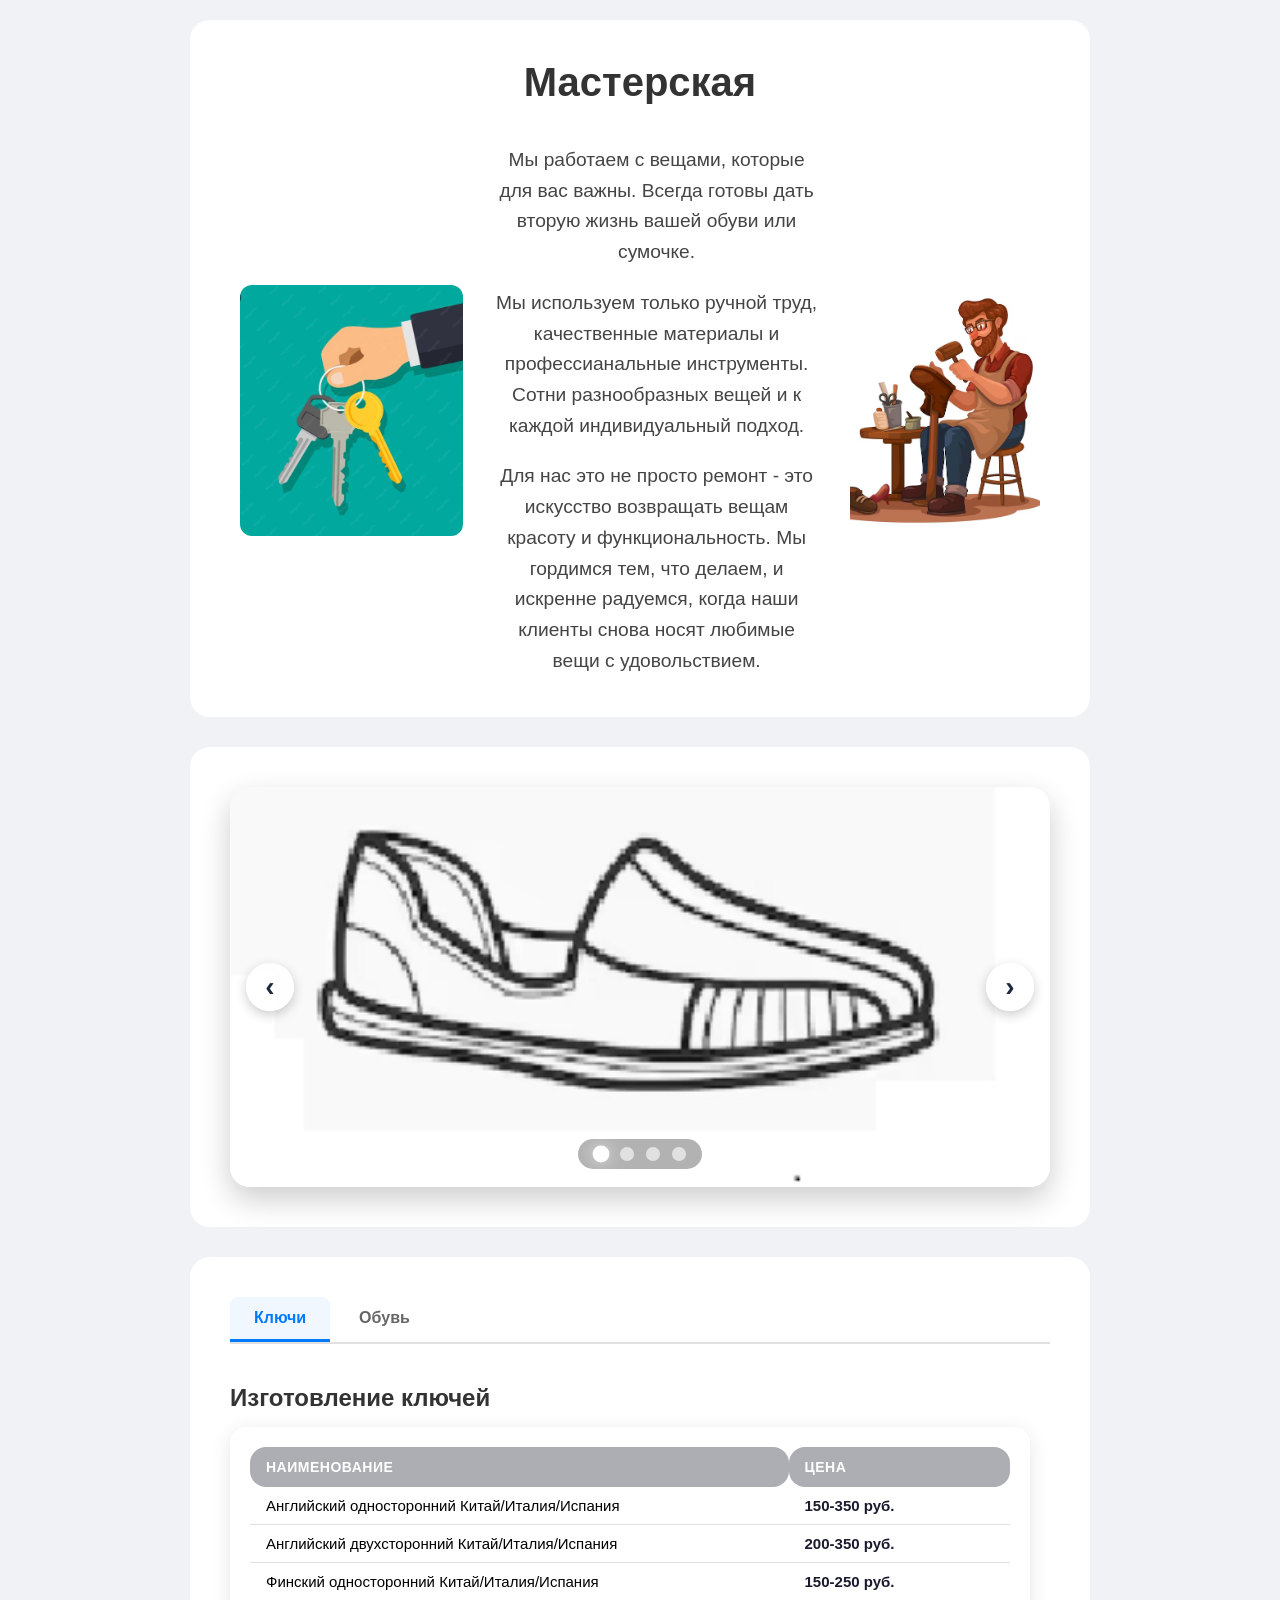
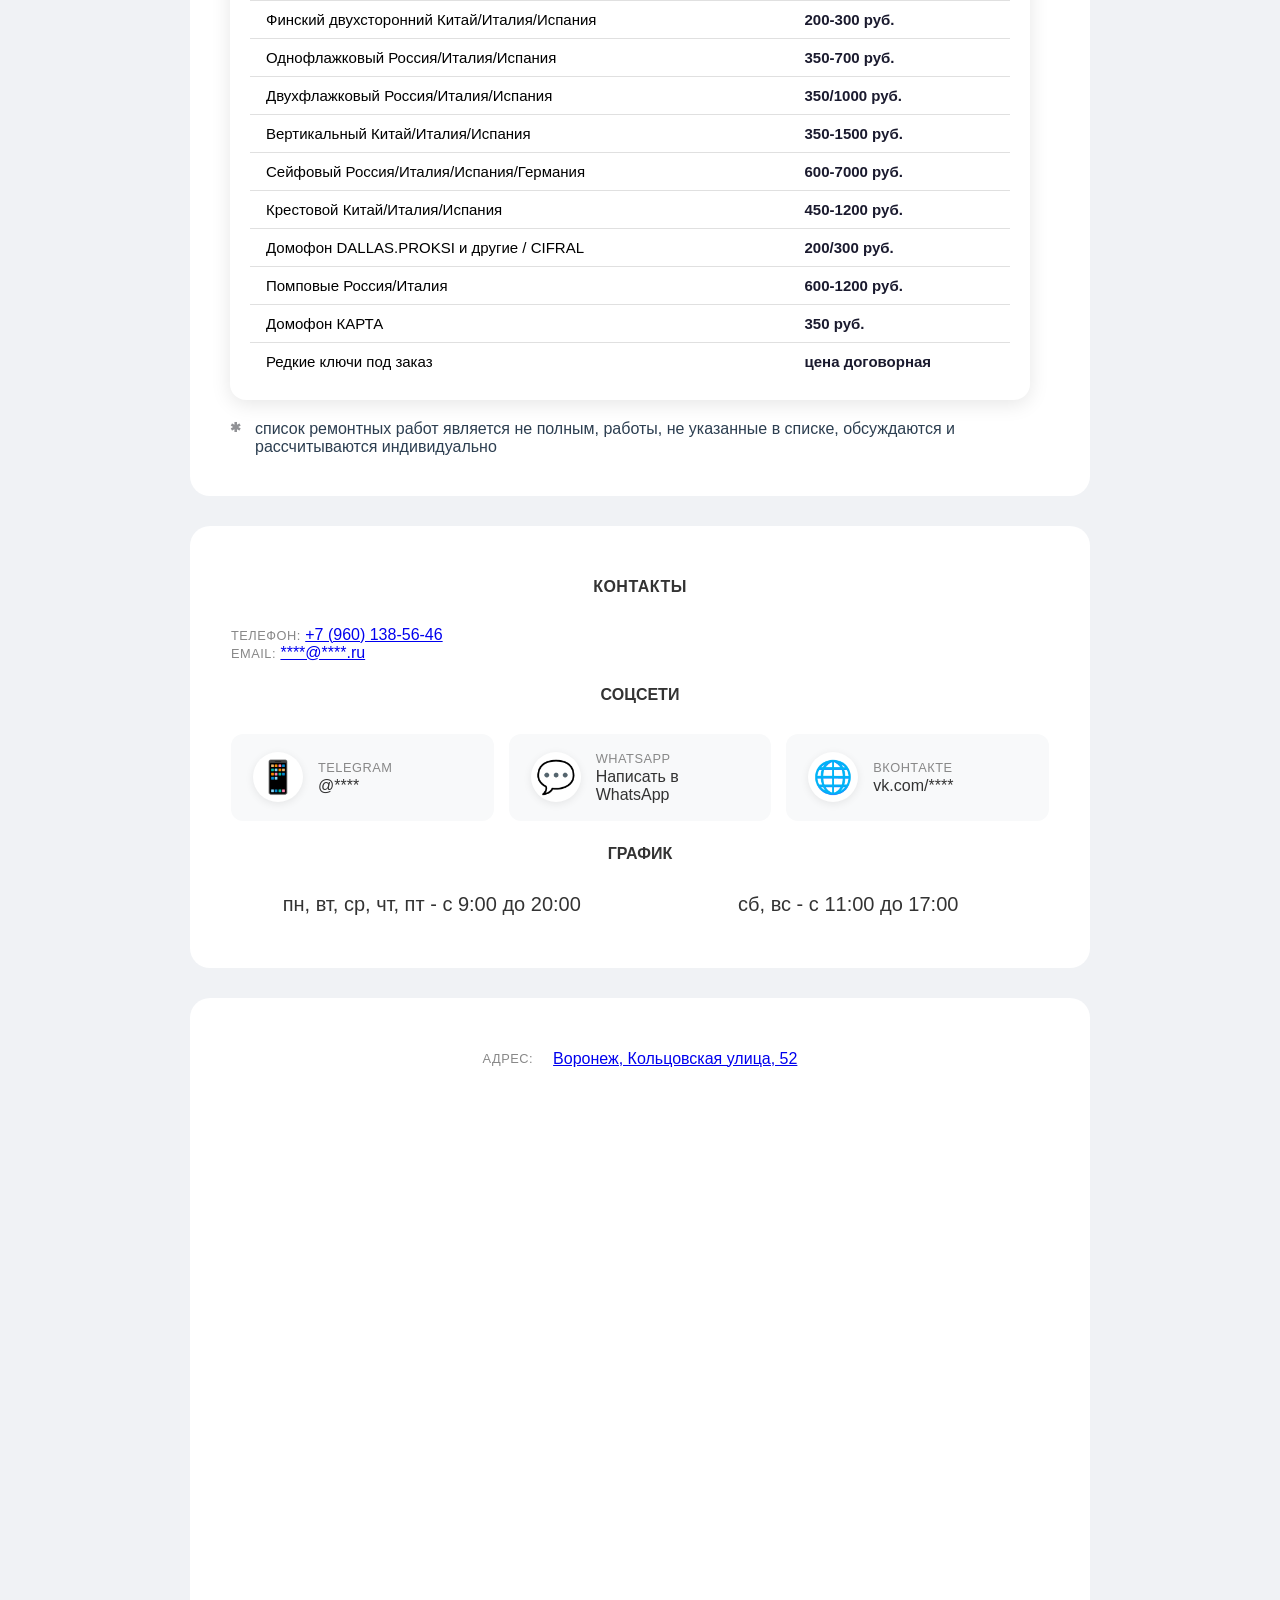
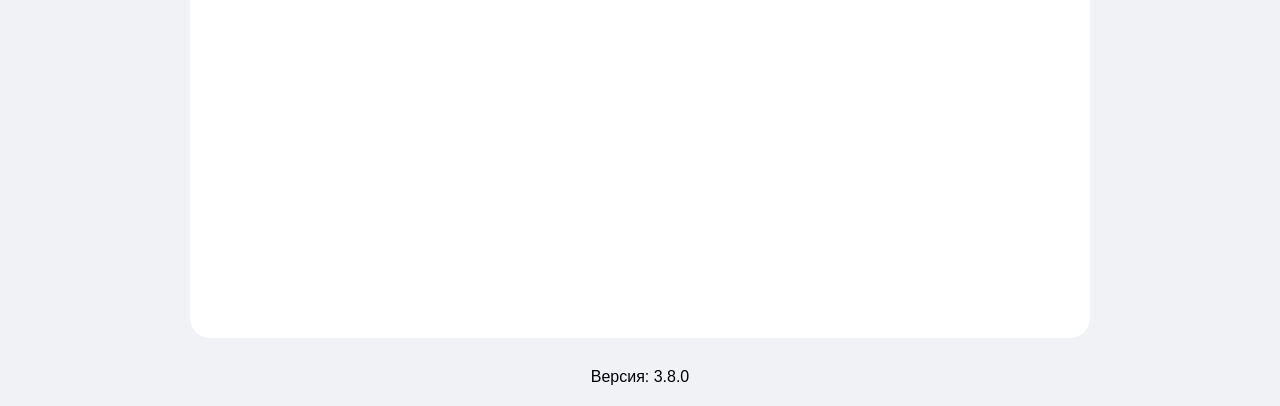
==== commit e0825c54: "поправил график" ====
--- a/index.html
+++ b/index.html
@@ -270,8 +270,8 @@
             <div class="contacts">
                 <h2>ГРАФИК</h2>
                 <div class="contacts-grid">
-                    <span class="contact-value graphick-text">пн, вт, ср, чт, пт - с 9:00 до 18:00</span>
-                    <span class="contact-value graphick-text">сб, вс - с 10:00 до 17:00</span>
+                    <span class="contact-value graphick-text">пн, вт, ср, чт, пт - с 9:00 до 20:00</span>
+                    <span class="contact-value graphick-text">сб, вс - с 11:00 до 17:00</span>
 
                 </div>
 
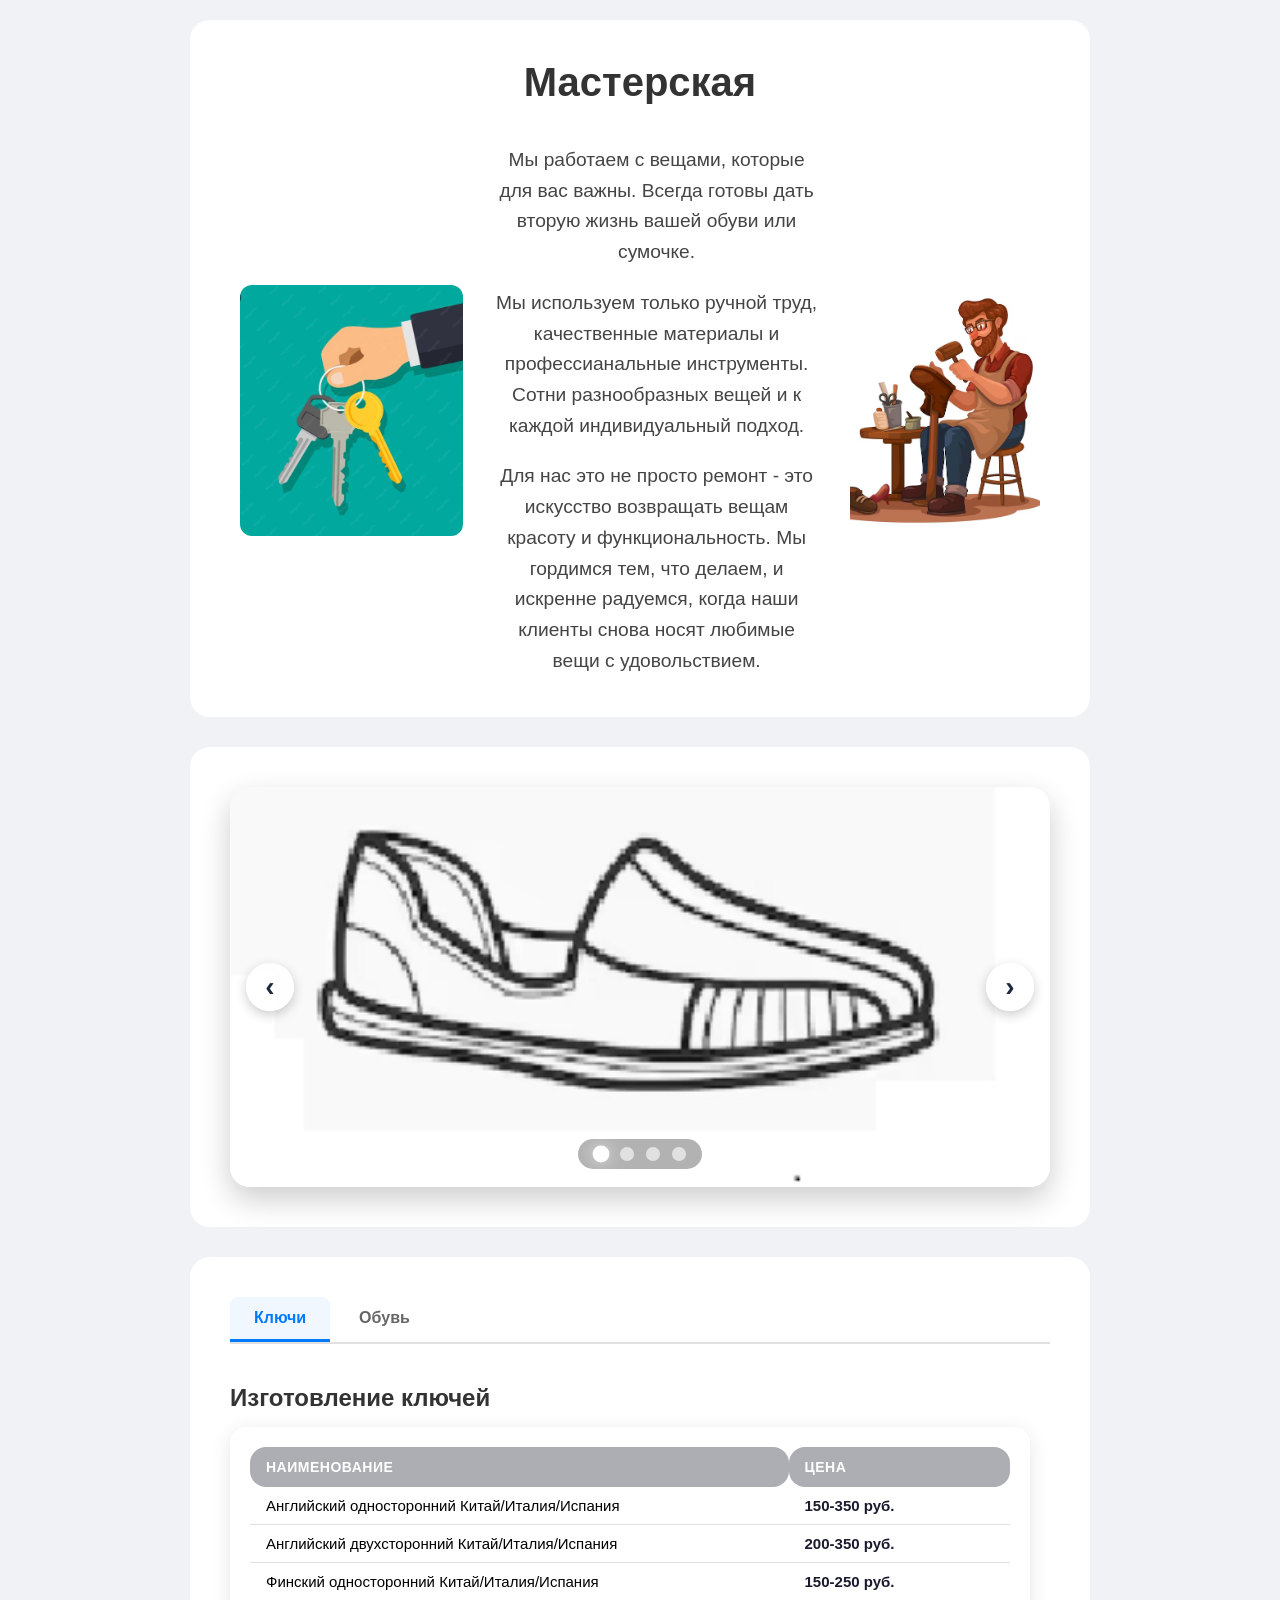
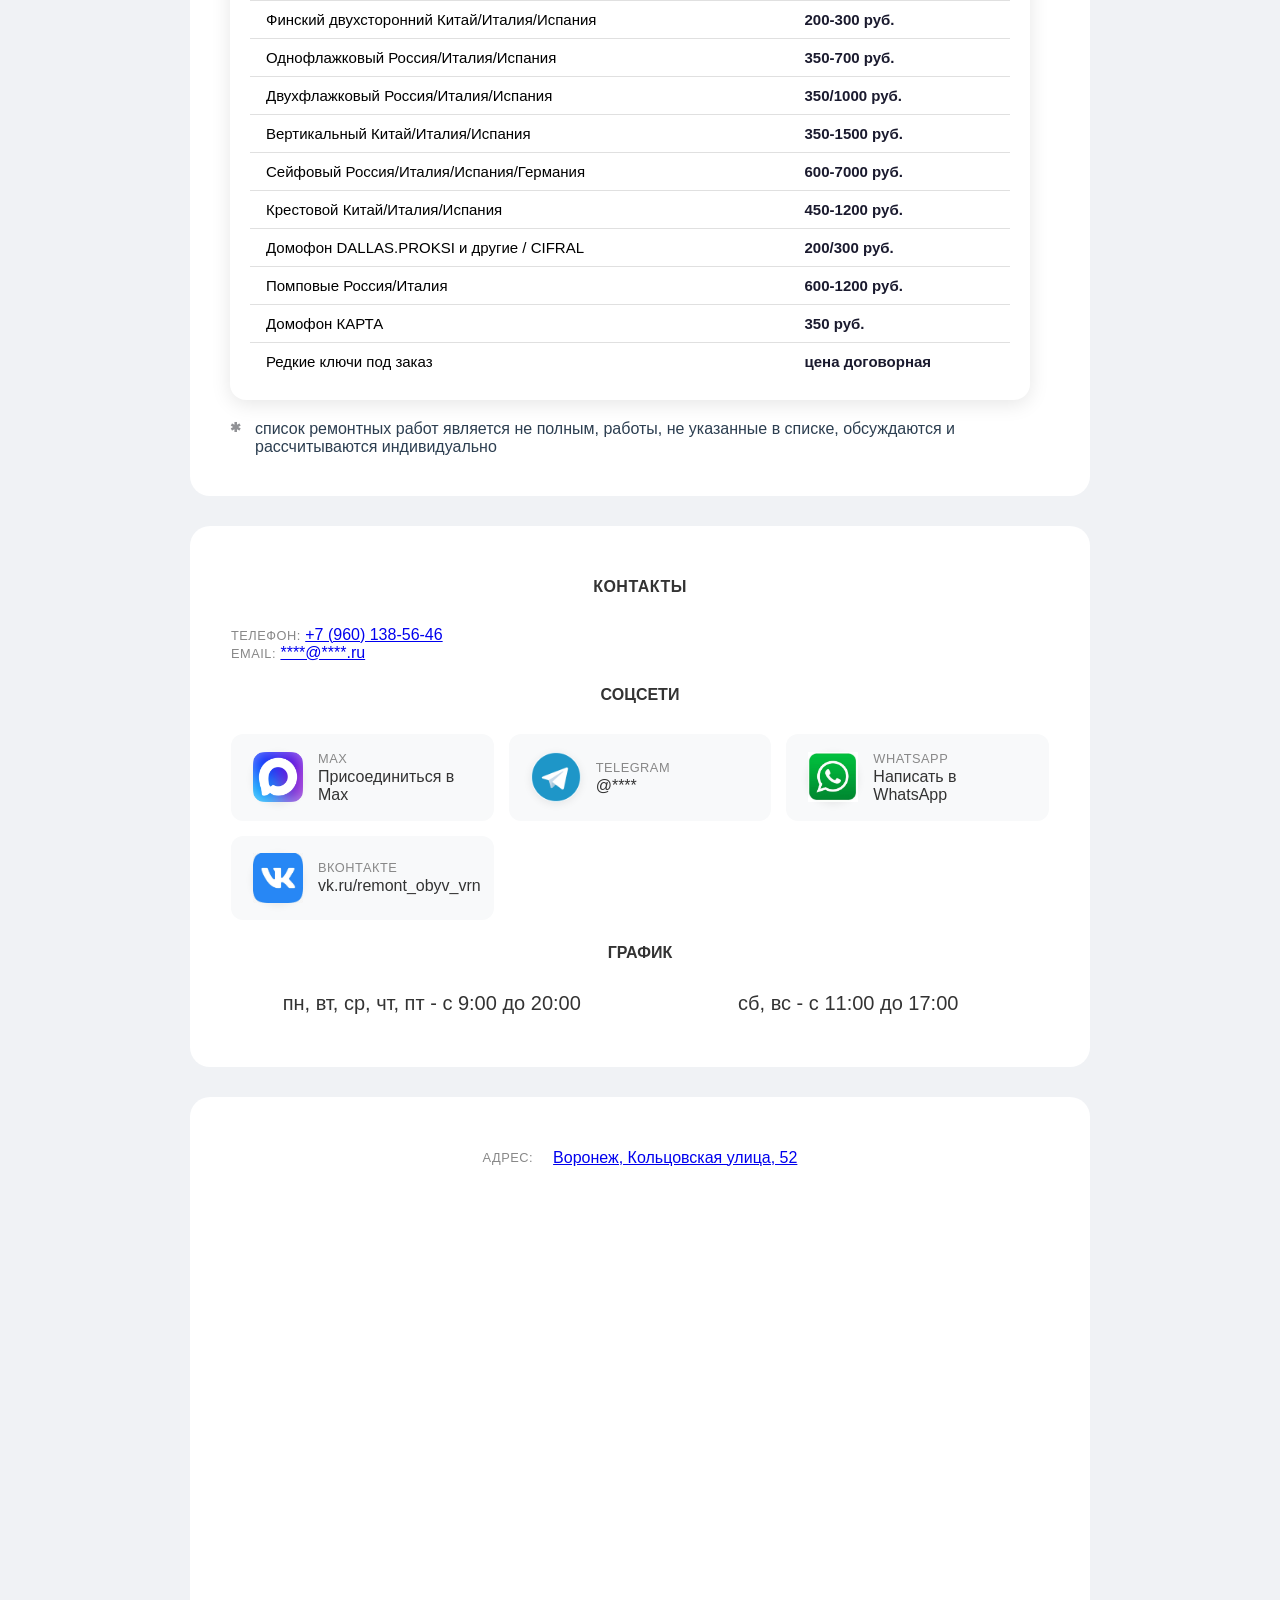
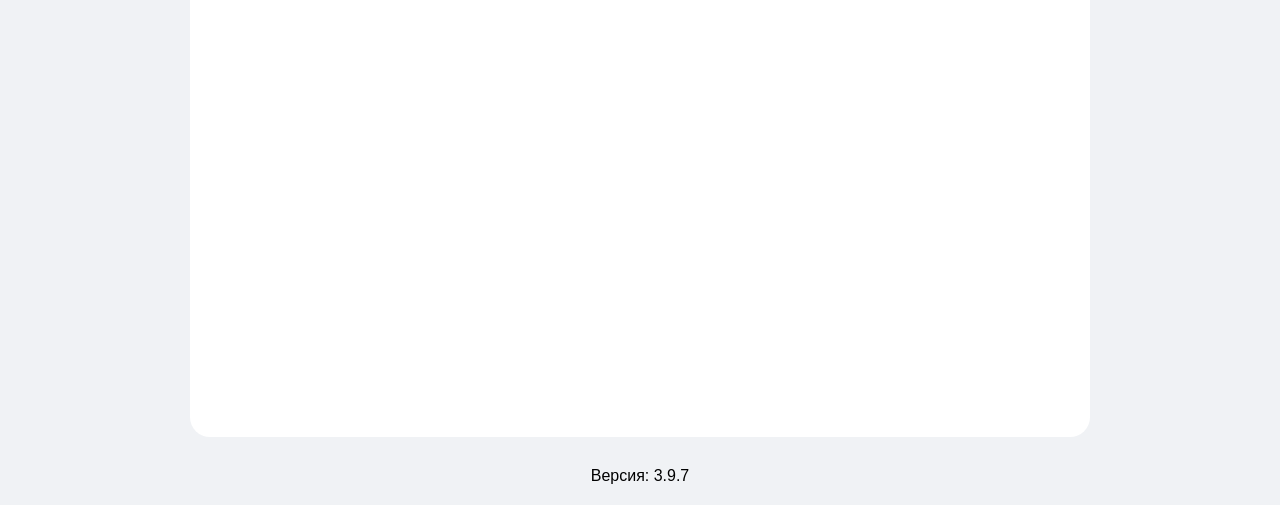
==== commit 3da84014: "добавил иконки и кнтакты" ====
--- a/index.html
+++ b/index.html
@@ -239,18 +239,33 @@
             <div class="contacts">
                 <h2>СОЦСЕТИ</h2>
                 <div class="contacts-grid">
+                    <!-- Max -->
+                    <a href="https://max.ru/join/xgY0SPSC2Ua8RgLsNN2Lj58S5lH-LuFKdE69mcagC6w" target="_blank" class="contact-item">
+                        <div class="contact-icon">
+                            <img src="static\img\icon\Max.png" alt="max">
+                        </div>
+                        <div class="contact-info">
+                            <span class="contact-label">Max</span>
+                            <span class="contact-value">Присоединиться в Max</span>
+                        </div>
+                    </a>
+
                     <!-- Telegram -->
                     <a href="https://t.me/****" target="_blank" class="contact-item">
-                        <div class="contact-icon">📱</div>
+                        <div class="contact-icon">
+                            <img src="static\img\icon\Telegram.png" alt="max">
+                        </div>
                         <div class="contact-info">
                             <span class="contact-label">Telegram</span>
                             <span class="contact-value">@****</span>
                         </div>
                     </a>
-                    
+                                        
                     <!-- WhatsApp -->
                     <a href="https://wa.me/****" target="_blank" class="contact-item">
-                        <div class="contact-icon">💬</div>
+                        <div class="contact-icon">
+                            <img src="static\img\icon\WhatsApp.jpg" alt="max">
+                        </div>
                         <div class="contact-info">
                             <span class="contact-label">WhatsApp</span>
                             <span class="contact-value">Написать в WhatsApp</span>
@@ -258,11 +273,13 @@
                     </a>
                     
                     <!-- VK -->
-                    <a href="https://vk.com/****" target="_blank" class="contact-item">
-                        <div class="contact-icon">🌐</div>
+                    <a href="https://vk.ru/remont_obyv_vrn" target="_blank" class="contact-item">
+                        <div class="contact-icon">
+                            <img src="static\img\icon\Wk.jpg" alt="max">
+                        </div>
                         <div class="contact-info">
                             <span class="contact-label">ВКонтакте</span>
-                            <span class="contact-value">vk.com/****</span>
+                            <span class="contact-value">vk.ru/remont_obyv_vrn</span>
                         </div>
                     </a>
                 </div>
--- a/style/style.css
+++ b/style/style.css
@@ -500,6 +500,12 @@
     border-radius: 50%;
     flex-shrink: 0;
     box-shadow: 0 2px 8px rgba(0, 0, 0, 0.08);
+    
+}
+.contact-icon img {
+    width: 100%;
+    height: 100%;
+    object-fit: cover; /* или contain, если нужно сохранить пропорции */
 }
 
 .contact-info {
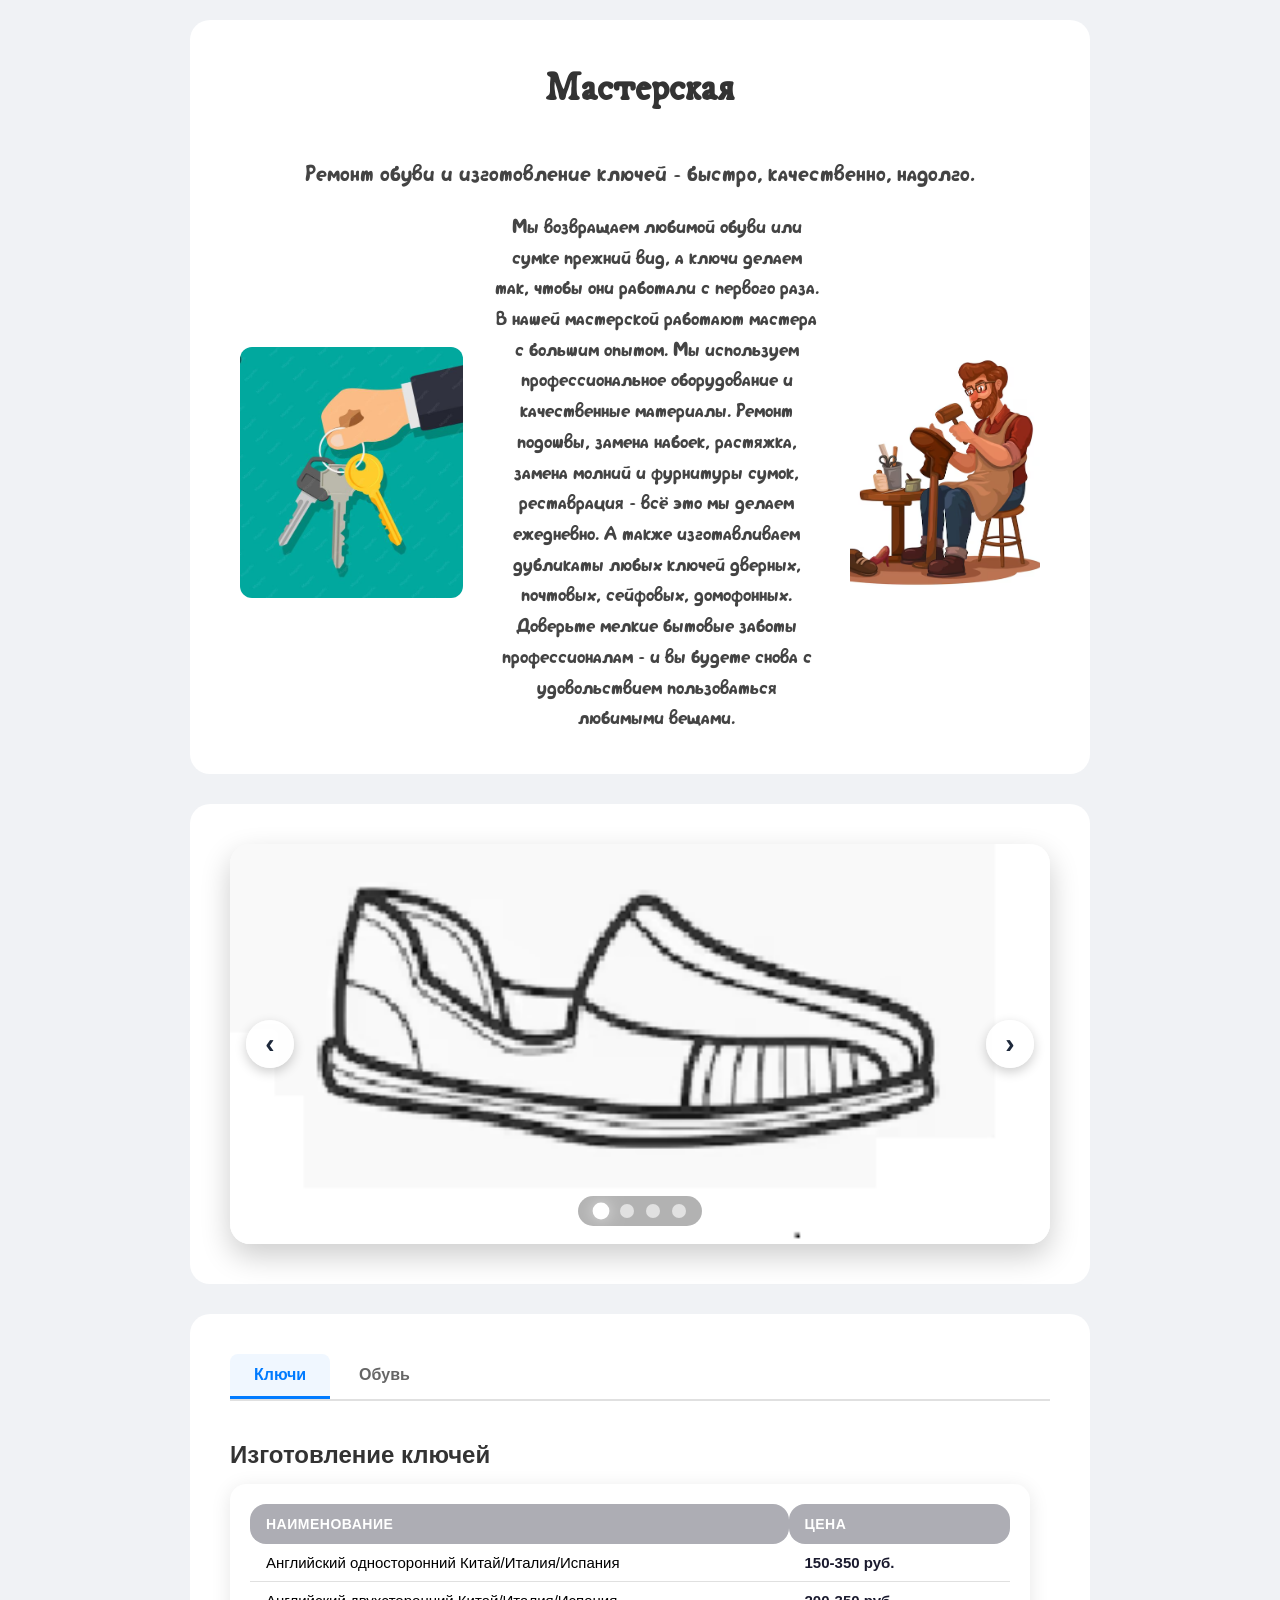
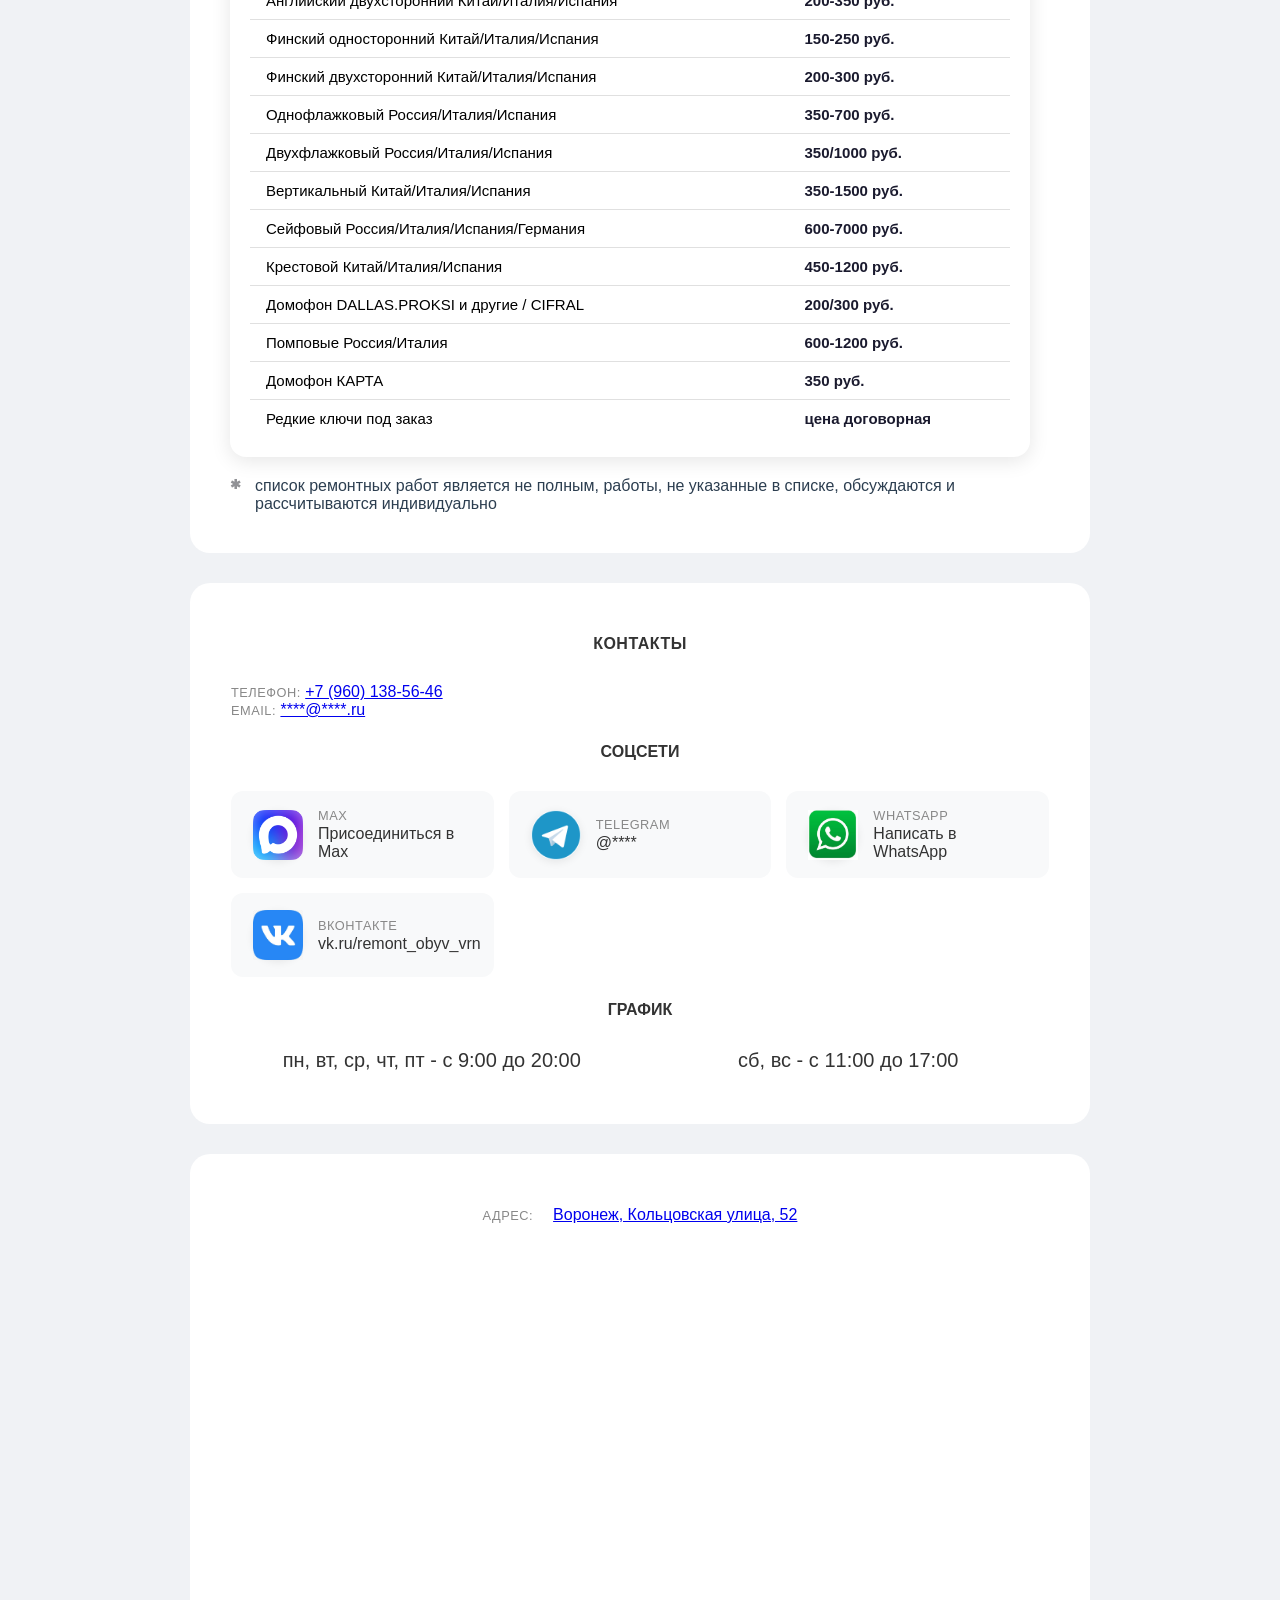
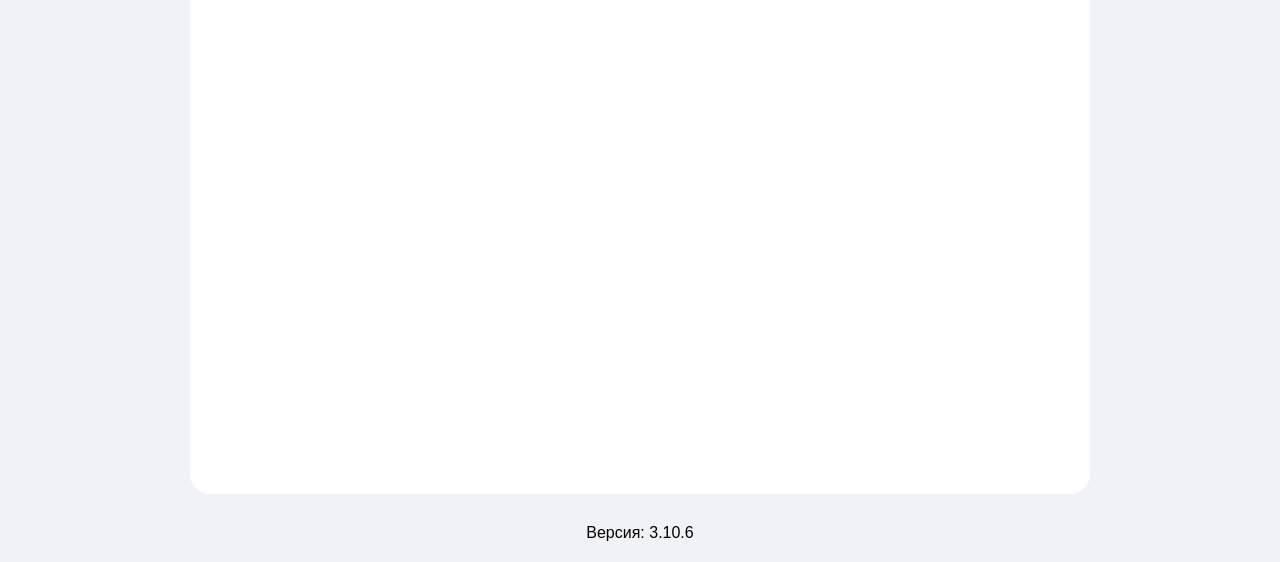
==== commit 64cd1974: "поправил текст и применил шрифты" ====
--- a/index.html
+++ b/index.html
@@ -9,18 +9,21 @@
 <body>
     <!-- ===== HEADER ===== -->
     <header class="card vertical-stack">
-        <div class="center-items">
-            <h1>Мастерская</h1>
+        <div class="center-items vertical-stack">
+            <h1 class="font-Font_Broadsheet">Мастерская</h1>
+            <p class="header-pre-description font-Font_Boingster">Ремонт обуви и изготовление ключей - быстро, качественно, надолго.</p>
         </div>
 
         <div class="responsive-stack center-items">
             <div class="center-items">
                 <img src="static/img/header/key-man.jpg" alt="мастер ключник">
             </div>
-            <div class="vertical-stack header-description">
-                <p>Мы работаем с вещами, которые для вас важны. Всегда готовы дать вторую жизнь вашей обуви или сумочке.</p>
-                <p>Мы используем только ручной труд, качественные материалы и профессианальные инструменты. Сотни разнообразных вещей и к каждой индивидуальный подход.</p>
-                <p>Для нас это не просто ремонт - это искусство возвращать вещам красоту и функциональность. Мы гордимся тем, что делаем, и искренне радуемся, когда наши клиенты снова носят любимые вещи с удовольствием.</p>
+            <div class="vertical-stack header-description font-Font_Boingster">
+                <p>Мы возвращаем любимой обуви или сумке прежний вид,  а ключи делаем так, чтобы они работали с первого раза. 
+                    В нашей мастерской работают мастера с большим опытом. Мы используем профессиональное оборудование и качественные материалы. 
+                    Ремонт подошвы, замена набоек, растяжка, замена  молний и фурнитуры сумок, реставрация - всё это мы делаем ежедневно.
+                    А также изготавливаем дубликаты любых ключей  дверных, почтовых, сейфовых, домофонных.
+                    Доверьте мелкие бытовые заботы профессионалам - и вы будете снова с удовольствием пользоваться любимыми вещами.</p>
             </div>
             <div class="center-items">
                 <img src="static/img/header/shoe-man.jpg" alt="мастер сапожник">
--- a/style/style.css
+++ b/style/style.css
@@ -199,6 +199,16 @@
     gap: 20px;
 }
 
+.header-pre-description {
+    width: 100%;
+    max-width: 100%;
+    height: auto;
+    flex-shrink: 1;
+    font-size: 1.4rem;
+    line-height: 1.6;
+    color: #444;
+    text-align: center;
+}
 .header-description {
     width: 100%;
     max-width: 80%;
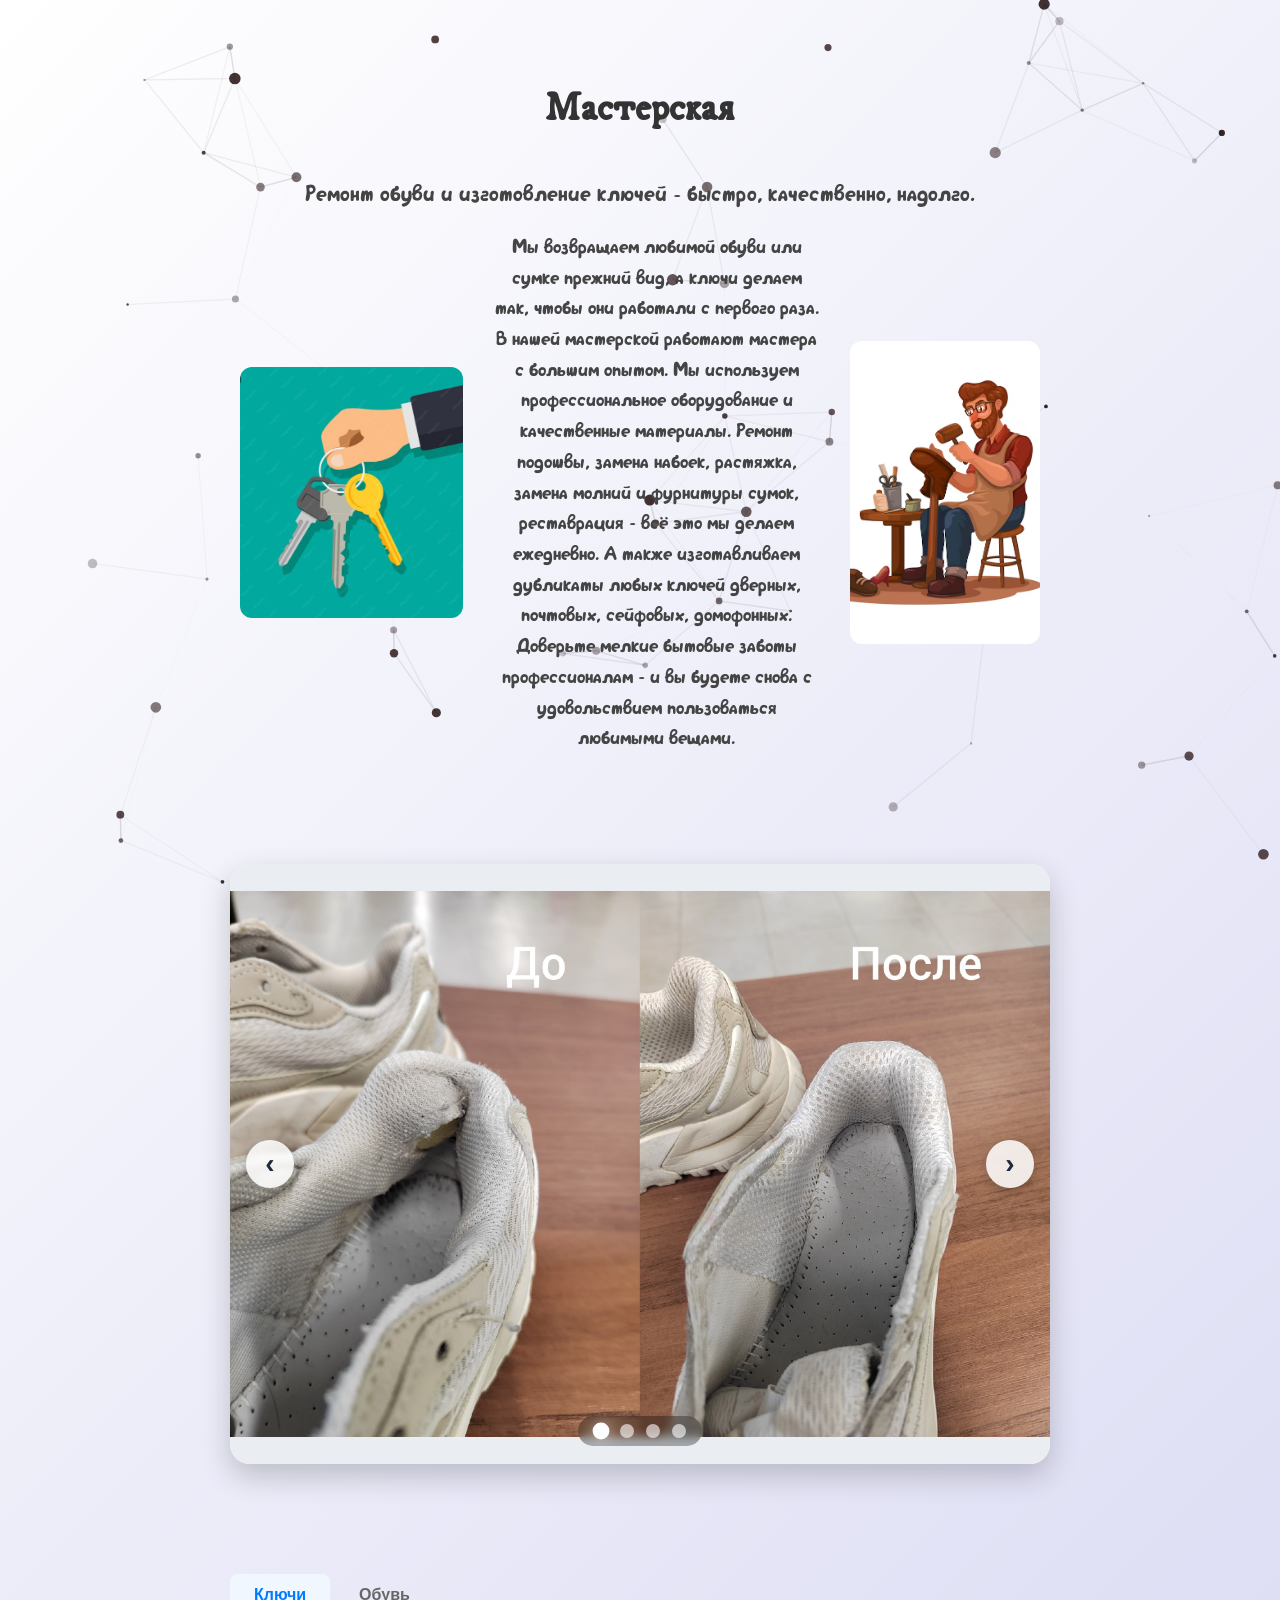
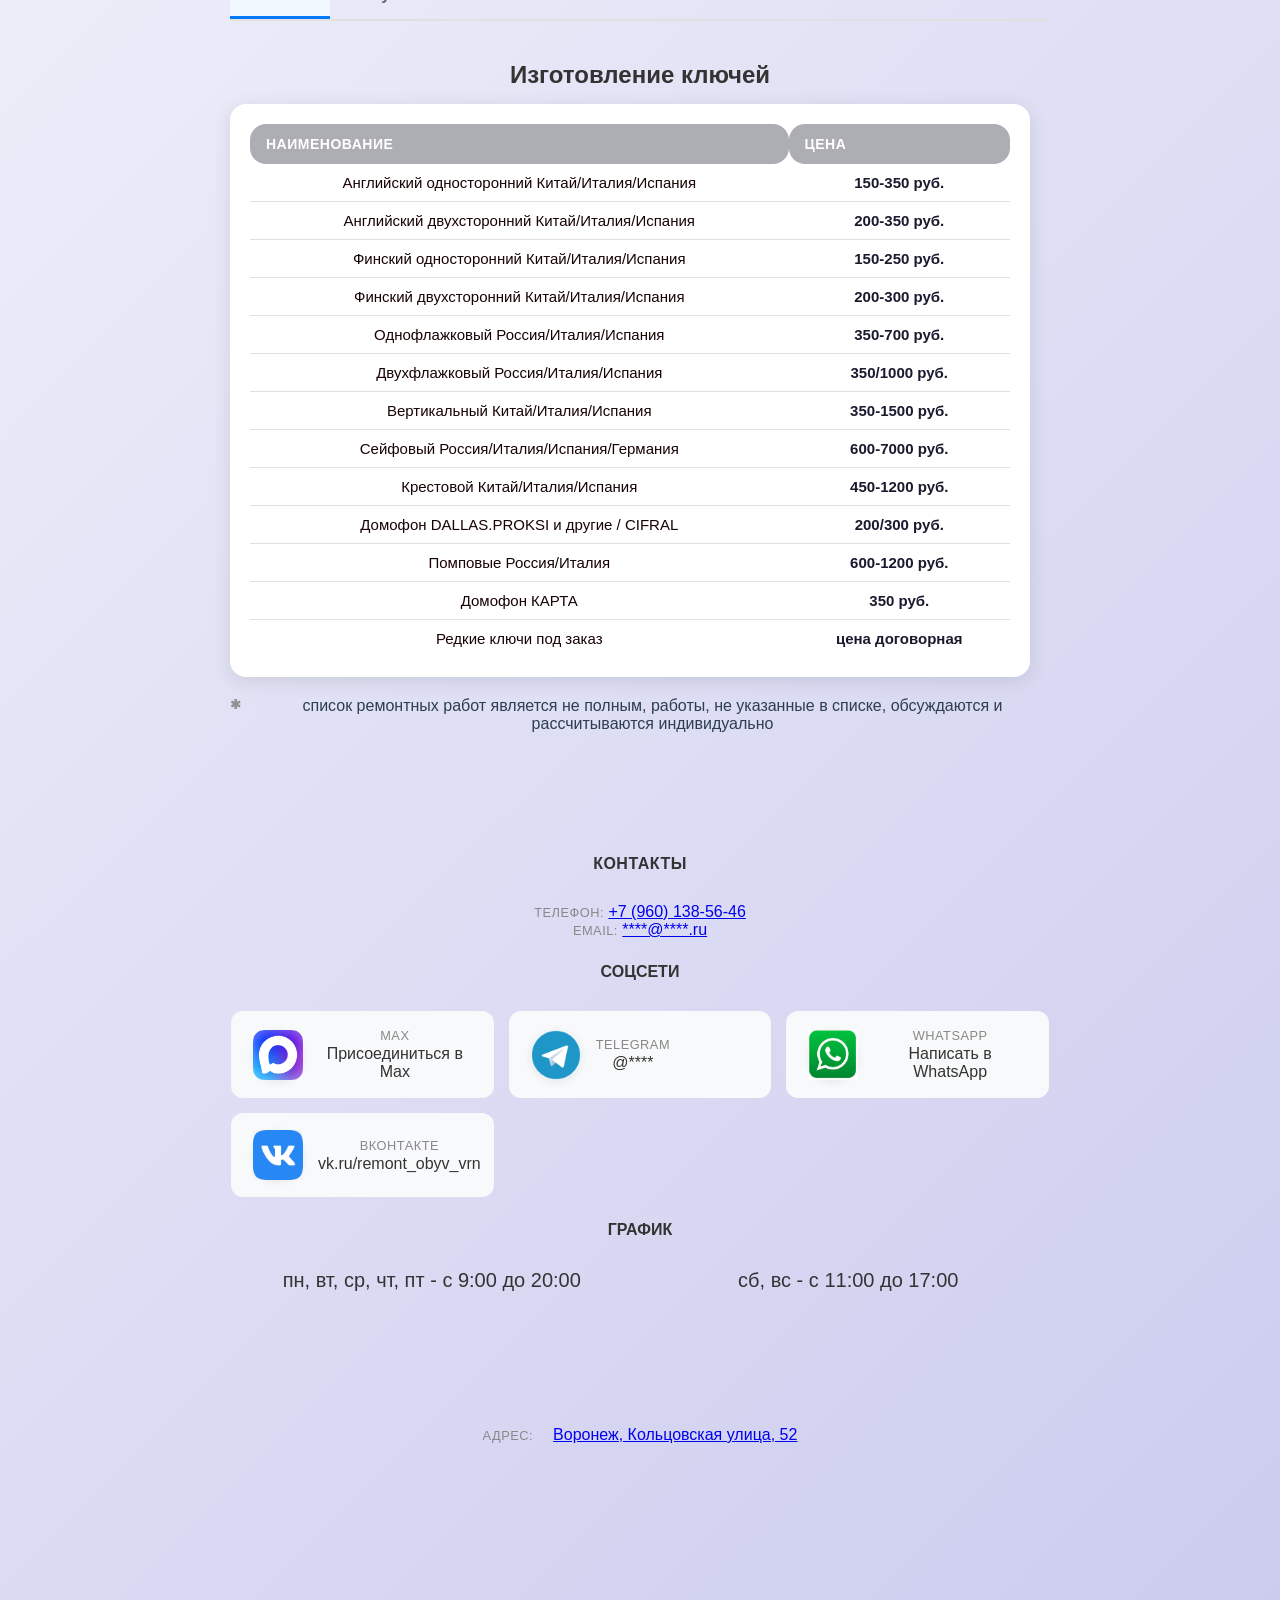
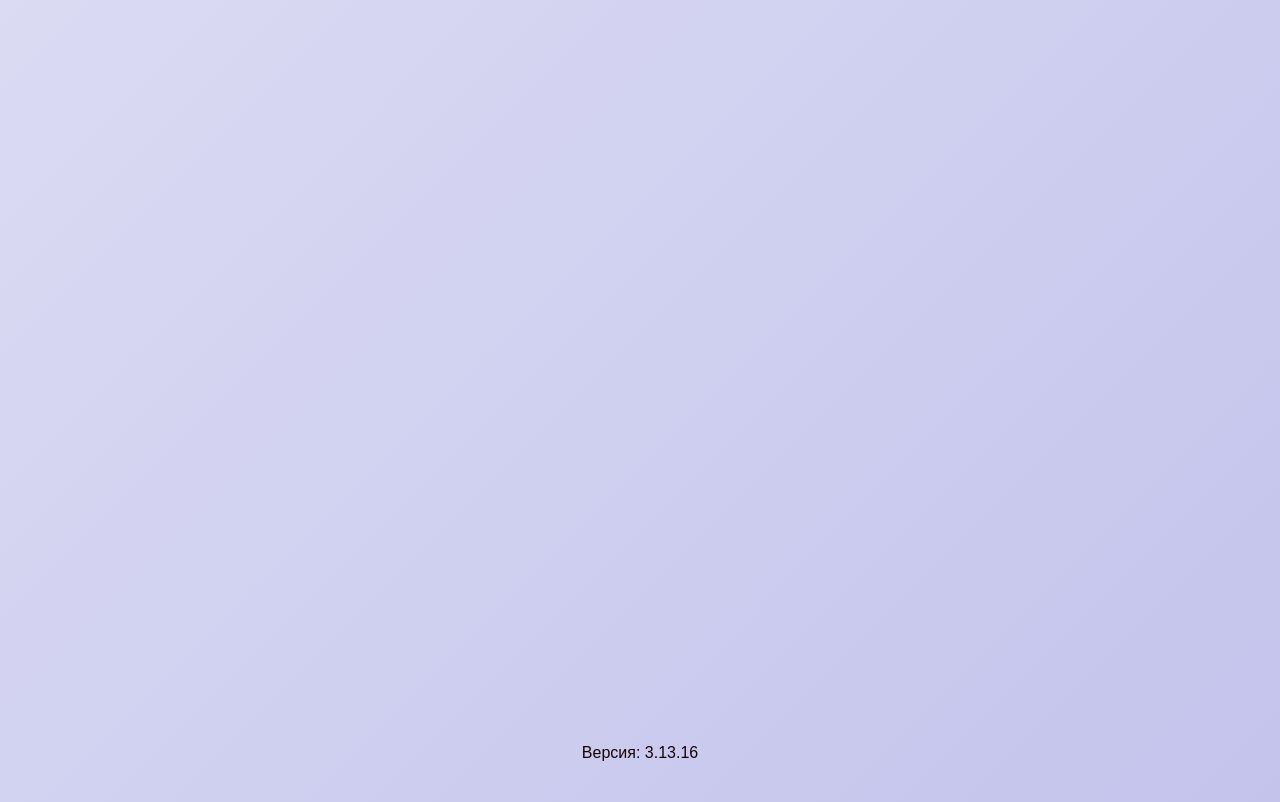
==== commit 872154d8: "добавил динамичный фон" ====
--- a/index.html
+++ b/index.html
@@ -6,7 +6,7 @@
     <title>Мастерская </title>
     <link rel="stylesheet" href="style/style.css">
 </head>
-<body>
+<body class="dynamic-bg">
     <!-- ===== HEADER ===== -->
     <header class="card vertical-stack">
         <div class="center-items vertical-stack">
--- a/style/style.css
+++ b/style/style.css
@@ -23,7 +23,7 @@
 .card {
     width: 100%;
     max-width: 900px;
-    background: #ffffff;
+    background: #ffffff00;
     border-radius: 20px;
     padding: 30px;
     box-sizing: border-box;
@@ -82,7 +82,7 @@
 
 .slide {
     min-width: 100%;
-    height: 400px;
+    height: 600px; 
     display: flex;
     justify-content: center;
     align-items: center;
@@ -92,7 +92,7 @@
 .slide img {
     width: 100%;
     height: 100%;
-    object-fit: cover;
+    object-fit: contain;
     display: block;
 }
 
@@ -680,3 +680,14 @@
    .font-Font_LeonovSP { font-family: 'Font_LeonovSP', Arial, sans-serif; }
    
 
+   .dynamic-bg {
+    background: linear-gradient(135deg, #ffffff, #c3c3ec);
+    min-height: 100vh;
+    display: flex;
+    justify-content: center;
+    align-items: center;
+    color: rgb(24, 3, 3);
+    font-family: Arial, sans-serif;
+    text-align: center;
+    padding: 40px;
+}
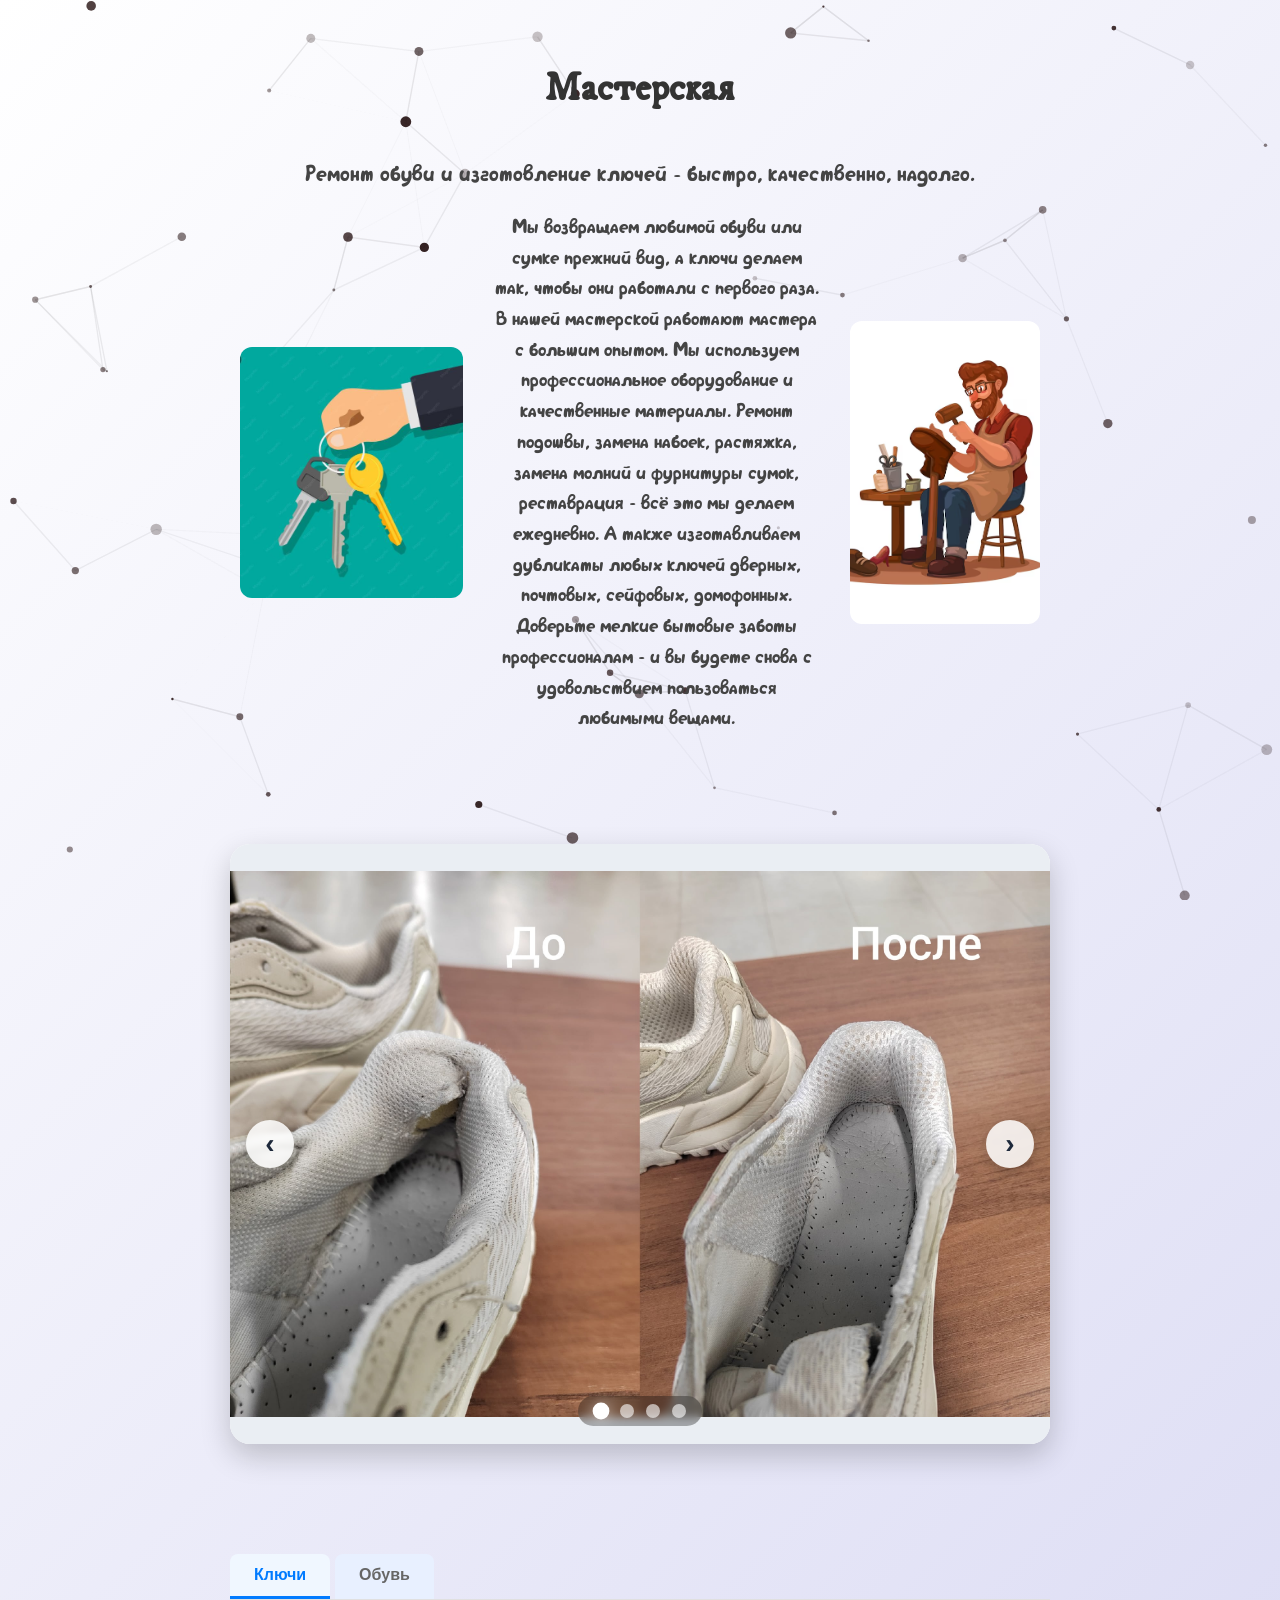
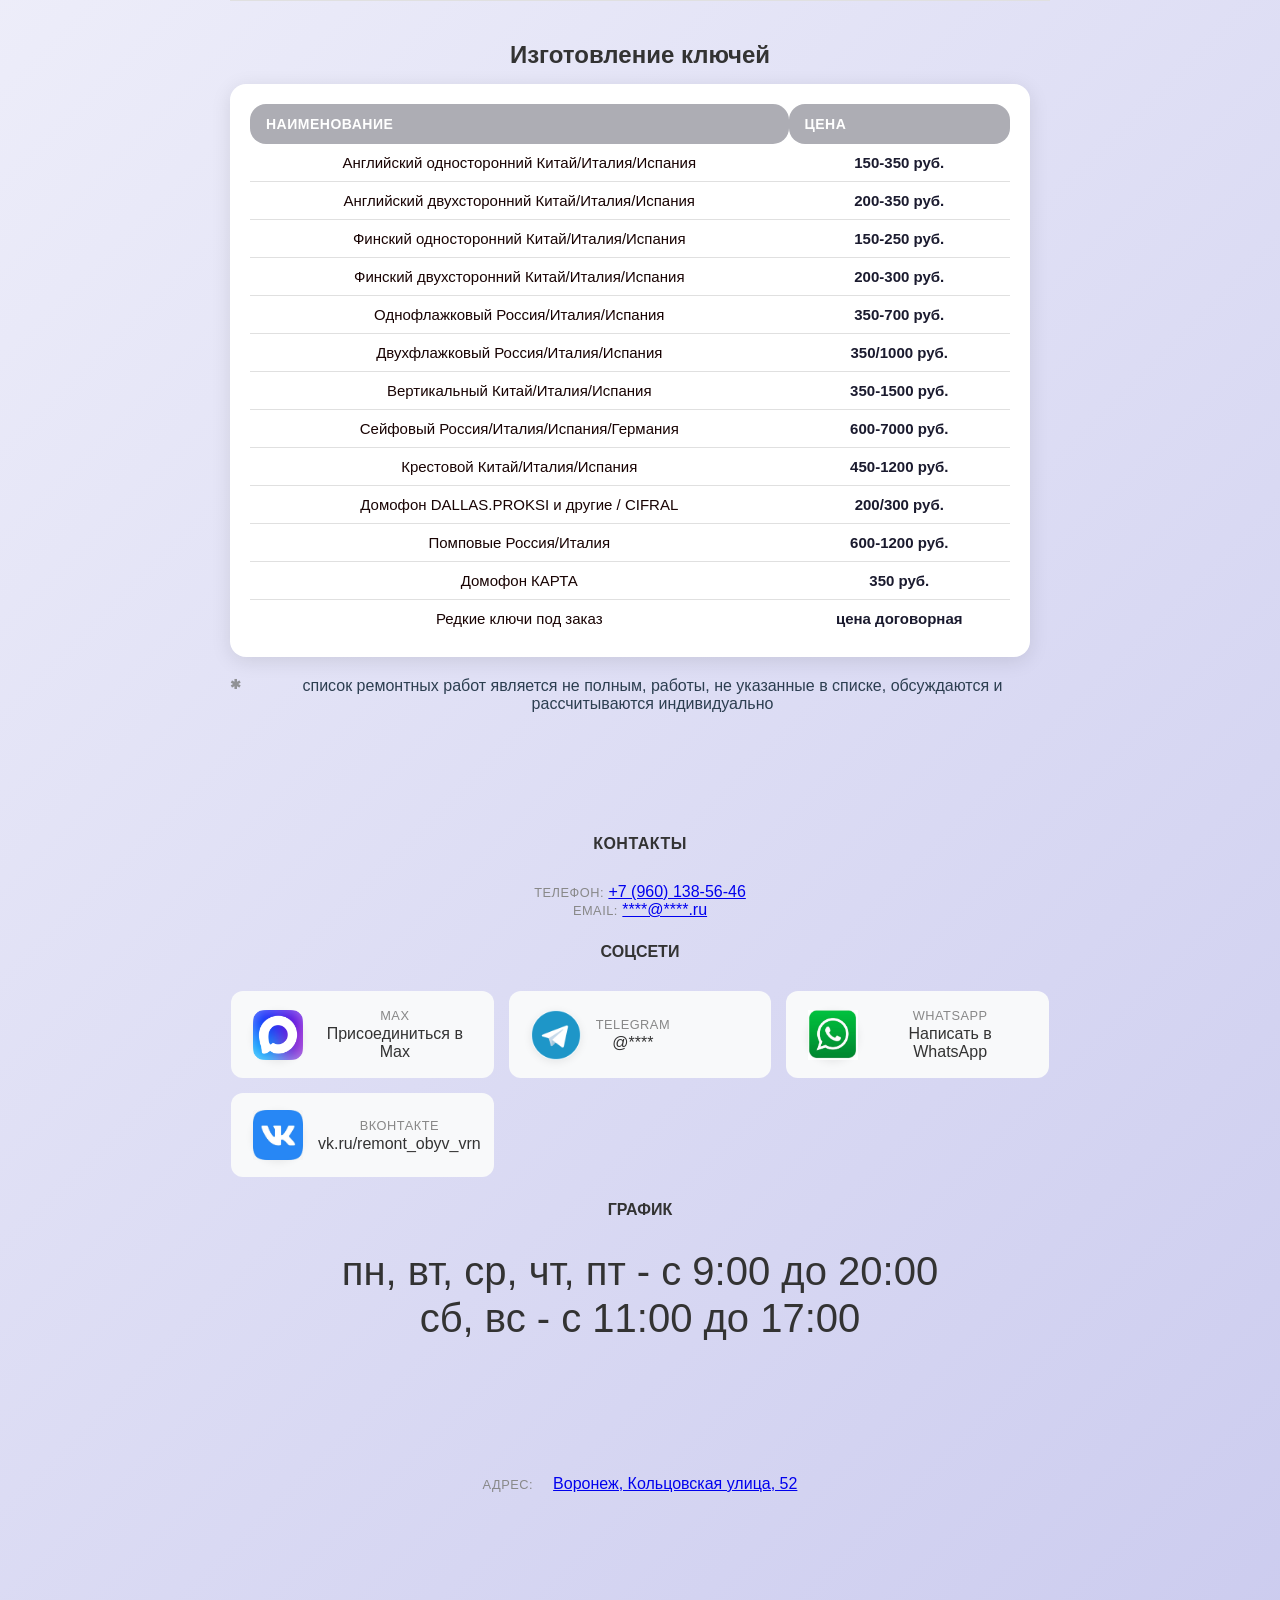
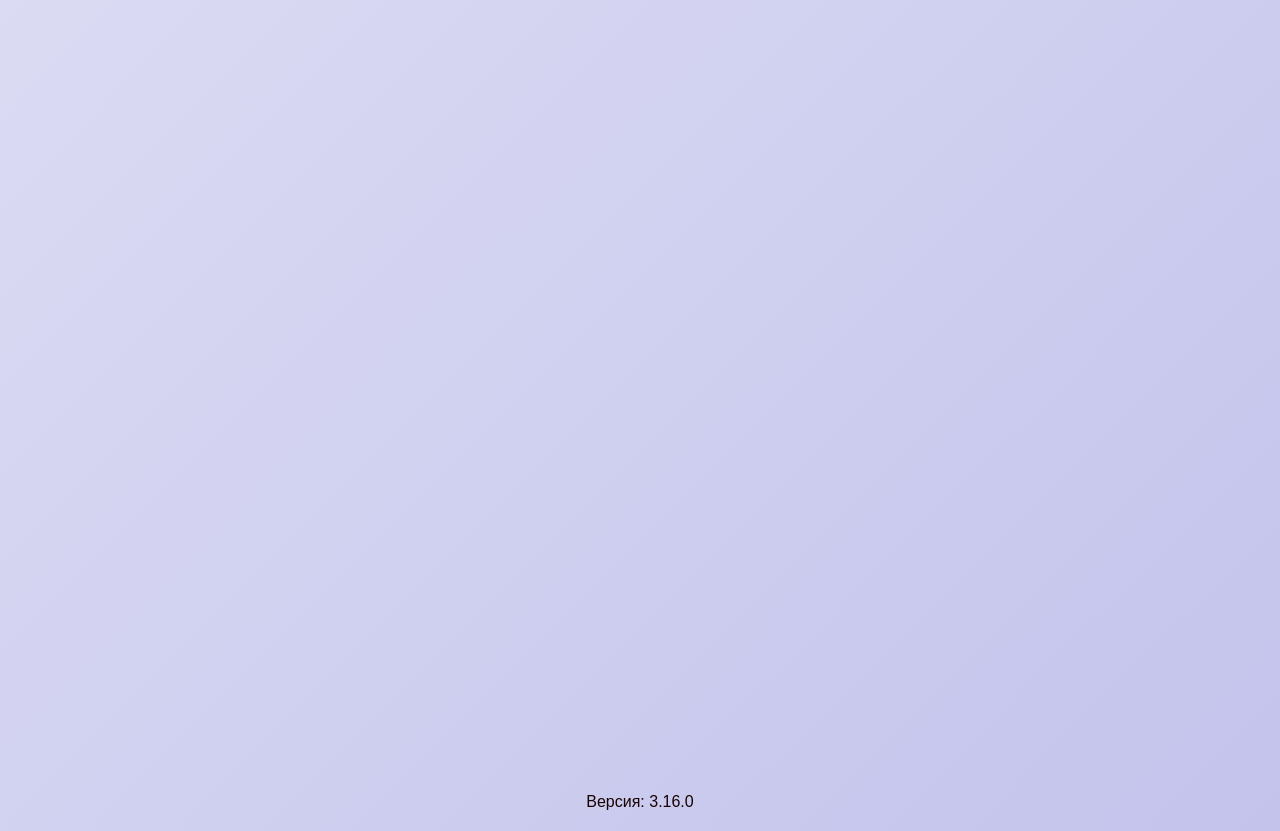
==== commit 863bcba4: "добавил маленькие иконки" ====
--- a/index.html
+++ b/index.html
@@ -4,7 +4,12 @@
     <meta charset="UTF-8">
     <meta name="viewport" content="width=device-width, initial-scale=1.0">
     <title>Мастерская </title>
+
     <link rel="stylesheet" href="style/style.css">
+    <link rel="icon" type="image/png" sizes="32x32" href="static/img/header/icon_logo32x32.png">
+    <link rel="icon" type="image/png" sizes="16x16" href="static/img/header/icon_logo16x16.png">
+    <link rel="icon" type="image/png" sizes="64x64" href="static/img/header/icon_logo64x64.png">
+    <link rel="shortcut icon" href="static/img/header/icon_logo32x32.png">
 </head>
 <body class="dynamic-bg">
     <!-- ===== HEADER ===== -->
@@ -289,7 +294,7 @@
             </div>
             <div class="contacts">
                 <h2>ГРАФИК</h2>
-                <div class="contacts-grid">
+                <div class="contact-info">
                     <span class="contact-value graphick-text">пн, вт, ср, чт, пт - с 9:00 до 20:00</span>
                     <span class="contact-value graphick-text">сб, вс - с 11:00 до 17:00</span>
 
--- a/style/style.css
+++ b/style/style.css
@@ -244,6 +244,8 @@
     color: #666;
     transition: all 0.3s ease;
     border-radius: 8px 8px 0 0;
+    background: #e8f0ff;
+
 }
 
 .tab-btn:hover {
@@ -548,7 +550,7 @@
 }
 .graphick-text{
     text-align: center;
-    font-size: 20px;
+    font-size: 40px;
 
 }
 
@@ -689,5 +691,4 @@
     color: rgb(24, 3, 3);
     font-family: Arial, sans-serif;
     text-align: center;
-    padding: 40px;
 }
